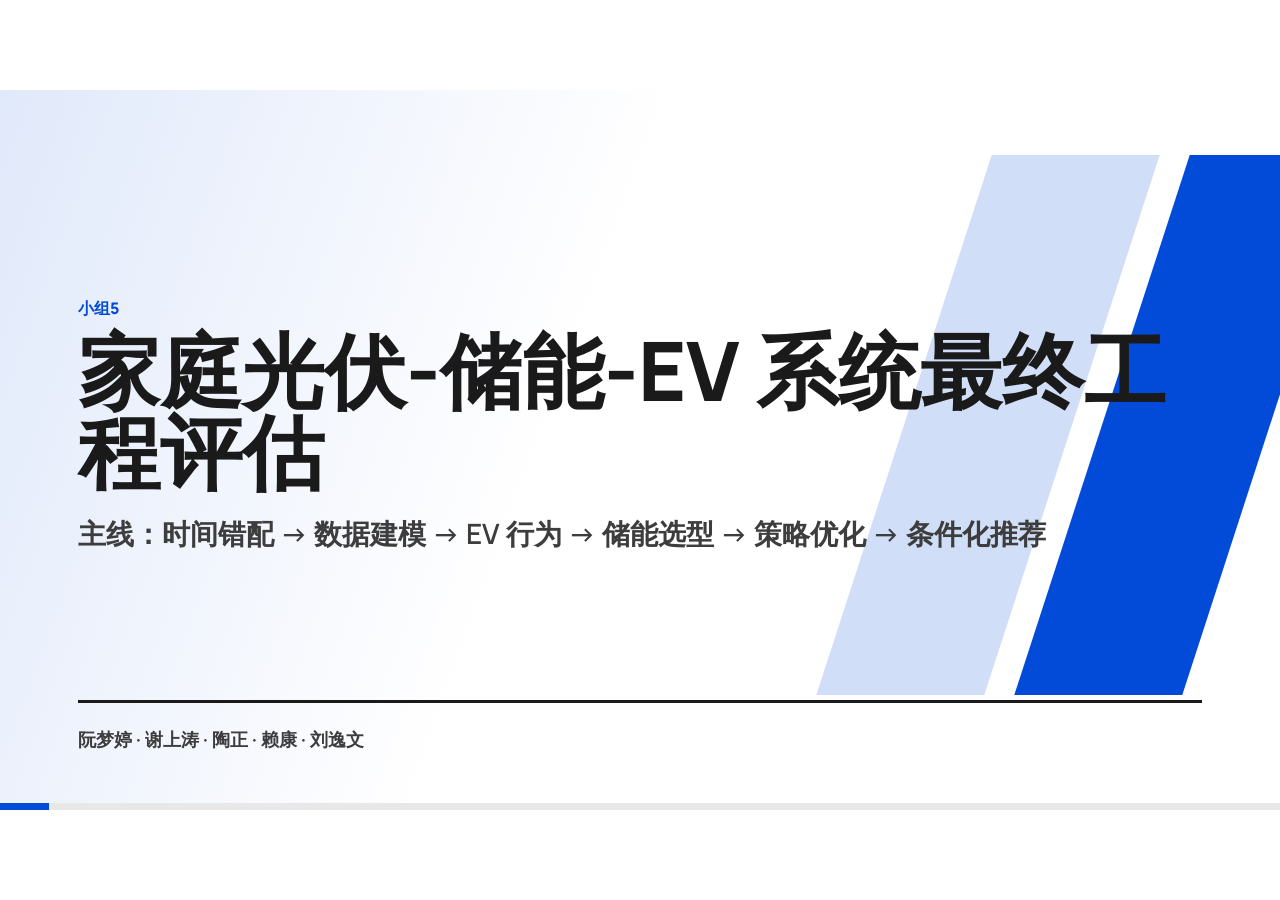
==== Presentation/index.html @ 7b48fdaa "Add final presentation and TaskE Task7 outputs" ====
﻿<!doctype html><html lang="zh-CN"><head><meta charset="utf-8"><meta name="viewport" content="width=device-width, initial-scale=1"><title>家庭光伏储能EV系统最终汇报</title><link rel="stylesheet" href="assets/hp-deck.css"></head><body><main class="deck" id="deck"><section class="slide title-slide" data-section="FINAL REPORT" data-page="01" data-title="家庭光伏-储能-EV 系统最终工程评估"><div class="title-block"><p class="kicker">小组5</p><h1>家庭光伏-储能-EV 系统最终工程评估</h1><p class="subtitle">主线：时间错配 → 数据建模 → EV 行为 → 储能选型 → 策略优化 → 条件化推荐</p></div><div class="title-meta"><span>阮梦婷 · 谢上涛 · 陶正 · 赖康 · 刘逸文</span></div><aside class="notes"><p>各位老师好，我们组汇报的题目是家庭光伏、储能和电动汽车系统的全年仿真与工程评估。今天我会按一条工程主线来讲：先说明时间错配问题，再讲负荷、光伏和 EV 怎么建模，接着讲储能容量和功率怎么选，最后比较运行策略并给出条件化推荐。</p></aside></section>
<section class="slide " data-section="CORE QUESTION" data-page="02" data-title="家庭光储 EV 系统的核心矛盾是时间错配"><div class="header"><div><p class="kicker">CORE QUESTION</p><h2>家庭光储 EV 系统的核心矛盾是时间错配</h2></div><div class="small">系统问题 / 汇报主线</div></div><div class="content final-layout"><div class="system-diagram"><div class="node primary">光伏<br>白天富余</div><div class="node">家庭负荷<br>早晚高峰</div><div class="node">EV<br>时段可调</div><div class="node">储能<br>搬移能量</div><div class="node dark">电网<br>购售边界</div><div class="node">策略<br>决定效果</div></div><div class="evidence"><div class="evidence"><div class="point-card">白天光伏富余，晚上家庭负荷和 EV 充电集中。</div><div class="point-card">储能的作用是在成本和损耗下搬移能量。</div><div class="point-card">最终评价必须同时看电费、峰值、自用率和电池寿命。</div></div><div class="takeaway"><span class="label"></span>本项目不是证明“全年电量够不够”，而是评估“什么时候有电、什么时候需要电”。</div></div></div><aside class="notes"><p>这一页先定调。家庭光伏系统最麻烦的不是全年发电量和用电量简单相加，而是时间错配：白天光伏多，晚上负荷和 EV 充电多。储能和 EV 策略的价值，都是围绕这个时间错配展开的。</p></aside></section>
<section class="slide " data-section="WORK MAP" data-page="03" data-title="全组成果形成一条从数据到推荐的工程链条"><div class="header"><div><p class="kicker">WORK MAP</p><h2>全组成果形成一条从数据到推荐的工程链条</h2></div><div class="small">A/B/C/D/E/Task7 成果总览</div></div><div class="content"><div class="flow"><div class="step"><span class="num">A</span><strong>统一口径</strong><span>参数 / 指标 / 结论</span></div><div class="step"><span class="num">B</span><strong>数据基线</strong><span>负荷 / 光伏 / 净负荷</span></div><div class="step"><span class="num">C</span><strong>EV 行为</strong><span>SOC / 充电策略</span></div><div class="step"><span class="num">D</span><strong>储能选型</strong><span>容量 / 功率 / 成本</span></div><div class="step"><span class="num">E</span><strong>策略优化</strong><span>调度 / 预测 / ML</span></div><div class="step"><span class="num">Task7</span><strong>综合推荐</strong><span>四问 / 条件化</span></div></div><div class="takeaway light"><span class="label"></span>各成员成果不是分散材料，而是逐步支撑最终推荐的证据链。</div></div><aside class="notes"><p>这里说明我们组的工作怎么接起来。A 先统一参数和口径，B 给出负荷和光伏数据，C 加入 EV 行为，D 做储能选型，E 做策略优化和预测尝试，最后任务七把这些结果收束成老师关心的几个核心问题。</p></aside></section>
<section class="slide " data-section="MODEL SETTING" data-page="04" data-title="先统一参数和指标，后面的比较才有可比性"><div class="header"><div><p class="kicker">MODEL SETTING</p><h2>先统一参数和指标，后面的比较才有可比性</h2></div><div class="small">TaskA / 核心参数表</div></div><div class="content"><div class="stat-row"><div class="stat-card"><strong>365天</strong><span>全年仿真</span></div><div class="stat-card"><strong>上海分时</strong><span>电价口径</span></div><div class="stat-card"><strong>14 kWp</strong><span>光伏容量</span></div><div class="stat-card"><strong>40%-90%</strong><span>储能 SOC</span></div></div><div class="grid-2"><div><table><tr><th>类别</th><th>统一口径</th><th>作用</th></tr><tr><td>电价</td><td>上海居民阶梯分时 + 上网电价</td><td>计算购电、售电和净电费</td></tr><tr><td>EV</td><td>SOC、通勤、周末、长途预充</td><td>生成真实充电负荷</td></tr><tr><td>储能</td><td>容量、功率、效率、SOC 约束</td><td>支撑选型和策略比较</td></tr><tr><td>指标</td><td>购电、售电、电费、自用率、峰值、循环</td><td>统一评价结果</td></tr></table></div><div class="takeaway"><span class="label"></span>先统一口径，才能避免不同任务的结果互相“对不上”。</div></div></div><aside class="notes"><p>参数统一是最终汇报能站住的基础。我们统一了时间分辨率、电价、上网电价、EV 参数、储能效率和 SOC 范围。后面所有结果都用同一组指标比较，包括购电量、售电量、净电费、自发自用率、购电峰值和循环次数。</p></aside></section>
<section class="slide " data-section="LOAD MODEL" data-page="05" data-title="基础负荷决定家庭系统的用电底盘"><div class="header"><div><p class="kicker">LOAD MODEL</p><h2>基础负荷决定家庭系统的用电底盘</h2></div><div class="small">TaskB / 基础负荷建模</div></div><div class="content"><div class="final-layout two-charts"><div class="chart hero-chart tight"><img src="../TaskB/Fig1_基础负荷曲线.png" alt="全年基础负荷曲线"><div class="caption">全年基础负荷曲线</div></div><div class="chart hero-chart tight"><img src="../TaskB/月平均负荷图.png" alt="月平均负荷"><div class="caption">月平均负荷</div></div></div><div class="grid-2"><div class="evidence"><div class="evidence"><div class="point-card">早晚生活用电形成日内峰值。</div><div class="point-card">季节变化影响光伏与负荷匹配程度。</div><div class="point-card">这是 EV 叠加和储能放电判断的基线。</div></div></div><div class="takeaway"><span class="label"></span>基础负荷不是常数，而是后续所有策略比较的真实用电底盘。</div></div></div><aside class="notes"><p>这一页讲基础负荷。我们没有把家庭用电做成平直曲线，而是保留了早晚高峰和季节差异。这个基线很重要，因为后面 EV 负荷叠加、储能放电需求，都是在这个基础负荷上发生的。</p></aside></section>
<section class="slide " data-section="PV OUTPUT" data-page="06" data-title="光伏出力集中在白天，天然带来富余与缺口"><div class="header"><div><p class="kicker">PV OUTPUT</p><h2>光伏出力集中在白天，天然带来富余与缺口</h2></div><div class="small">TaskB / 光伏出力建模</div></div><div class="content"><div class="final-layout two-charts"><div class="chart hero-chart tight"><img src="../TaskB/Fig3_冬夏光伏出力对比.png" alt="冬夏典型日光伏出力"><div class="caption">冬夏典型日光伏出力</div></div><div class="chart hero-chart tight"><img src="../TaskB/月度光伏发电量图.png" alt="月度光伏发电量"><div class="caption">月度光伏发电量</div></div></div><div class="grid-2"><div class="evidence"><div class="evidence"><div class="point-card">夜间出力为零，白天形成钟形曲线。</div><div class="point-card">季节和天气扰动决定可消纳空间。</div><div class="point-card">当前属于高光伏出力情景，结论需说明边界。</div></div></div><div class="takeaway"><span class="label"></span>光伏不是稳定电源，储能和 EV 协同的必要性来自它的时段集中性。</div></div></div><aside class="notes"><p>这一页看光伏。最关键的不是某一个点的数值，而是形状：夜间为零，白天集中，季节和天气会变化。正因为光伏集中在白天，才会出现白天富余、晚上不足的问题。</p></aside></section>
<section class="slide " data-section="PV YEAR" data-page="07" data-title="全年光伏矩阵说明模型不是只看典型日"><div class="header"><div><p class="kicker">PV YEAR</p><h2>全年光伏矩阵说明模型不是只看典型日</h2></div><div class="small">TaskB / 全年光伏矩阵</div></div><div class="content final-layout"><div><div class="chart hero-chart tight"><img src="../TaskB/光伏矩阵三维图.png" alt="全年光伏出力矩阵"><div class="caption">全年光伏出力矩阵</div></div></div><div class="evidence"><div class="evidence"><div class="point-card">横向看日内变化：白天高、夜间零。</div><div class="point-card">纵向看全年变化：季节差异明显。</div><div class="point-card">天气扰动让光伏不是理想平滑曲线。</div></div><div class="takeaway"><span class="label"></span>全年矩阵让光伏模型从“典型日曲线”扩展为全年连续仿真输入。</div></div></div><aside class="notes"><p>这一页补上全年光伏矩阵。它的作用是说明我们不是只拿一个典型日做展示，而是有全年连续的光伏输入。横向看是日内变化，纵向看是季节变化，中间还有天气扰动。</p></aside></section>
<section class="slide " data-section="NET LOAD" data-page="08" data-title="净负荷图直接显示什么时候买电、什么时候卖电"><div class="header"><div><p class="kicker">NET LOAD</p><h2>净负荷图直接显示什么时候买电、什么时候卖电</h2></div><div class="small">TaskB / 多能平衡净负荷</div></div><div class="content final-layout"><div><div class="chart hero-chart tight"><img src="../TaskB/Fig4_多能平衡净负荷图.png" alt="多能平衡净负荷"><div class="caption">多能平衡净负荷</div></div></div><div class="evidence"><div class="evidence"><div class="point-card">净负荷为正：家庭需要向电网购电。</div><div class="point-card">净负荷为负：光伏富余，可上网或被消纳。</div><div class="point-card">储能策略就是在这两类时段之间搬移能量。</div></div><div class="takeaway"><span class="label"></span>净负荷是后续 EV 策略和储能策略的共同出发点。</div></div></div><aside class="notes"><p>这一页是从数据进入策略的转折点。净负荷为正时要购电，为负时有光伏富余。后面的 EV 延迟充电、光伏优先消纳和储能调度，本质上都是围绕这张图做文章。</p></aside></section>
<section class="slide " data-section="EV MODEL" data-page="09" data-title="EV 不只是新增电量，而是可调节的行为负荷"><div class="header"><div><p class="kicker">EV MODEL</p><h2>EV 不只是新增电量，而是可调节的行为负荷</h2></div><div class="small">TaskC / EV SOC 建模</div></div><div class="content"><div class="main-grid"><div class="chart hero-chart tight"><img src="../TaskC/fig_EV_S1/EV_S1_SOC_year.png" alt="S1 到家即充 SOC"><div class="caption">S1 到家即充 SOC</div></div><div class="chart hero-chart tight"><img src="../TaskC/fig_EV_S2/EV_S2_SOC_year.png" alt="S2 谷时延迟 SOC"><div class="caption">S2 谷时延迟 SOC</div></div><div class="chart hero-chart tight"><img src="../TaskC/fig_EV_S3/EV_S3_SOC_year.png" alt="S3 光伏优先 SOC"><div class="caption">S3 光伏优先 SOC</div></div></div><div class="grid-2"><div class="evidence"><div class="evidence"><div class="point-card">SOC 约束保证出行需求可满足。</div><div class="point-card">通勤、周末、长途预充让负荷更接近真实行为。</div><div class="point-card">可调节的是充电时间，不是用户出行需求。</div></div></div><div class="takeaway"><span class="label"></span>把 EV 建成行为负荷后，才有讨论削峰和光伏协同的空间。</div></div></div><aside class="notes"><p>EV 这里不是简单每天加一块电量。我们把它建模成有 SOC、有通勤、有周末出行和长途预充逻辑的可变负荷。这样 EV 不再只是增加用电量，而是可以通过充电时间影响峰值和电费。</p></aside></section>
<section class="slide " data-section="EV POWER" data-page="10" data-title="三种 EV 策略首先改变的是充电功率出现的时间"><div class="header"><div><p class="kicker">EV POWER</p><h2>三种 EV 策略首先改变的是充电功率出现的时间</h2></div><div class="small">TaskC / EV 充电功率</div></div><div class="content"><div class="main-grid"><div class="chart hero-chart tight"><img src="../TaskC/fig_EV_S1/EV_S1_charge_power_year.png" alt="S1 充电功率"><div class="caption">S1 充电功率</div></div><div class="chart hero-chart tight"><img src="../TaskC/fig_EV_S2/EV_S2_charge_power_year.png" alt="S2 充电功率"><div class="caption">S2 充电功率</div></div><div class="chart hero-chart tight"><img src="../TaskC/fig_EV_S3/EV_S3_charge_power_year.png" alt="S3 充电功率"><div class="caption">S3 充电功率</div></div></div><div class="grid-2"><div class="evidence"><div class="evidence"><div class="point-card">S1 更容易在到家后集中充电。</div><div class="point-card">S2 把充电向谷时移动。</div><div class="point-card">S3 尝试把充电与光伏富余时段对齐。</div></div></div><div class="takeaway"><span class="label"></span>EV 策略的核心不是减少出行用电，而是重新安排充电时段。</div></div></div><aside class="notes"><p>这一页看三种策略的充电功率。它们的年电量差别不大，但充电发生的时间很不一样。S1 容易压到晚间，S2 往谷时移动，S3 尝试利用白天光伏富余。</p></aside></section>
<section class="slide " data-section="EV RESULT" data-page="11" data-title="EV 是否抬高峰值，关键取决于充电时段"><div class="header"><div><p class="kicker">EV RESULT</p><h2>EV 是否抬高峰值，关键取决于充电时段</h2></div><div class="small">TaskC / EV 三策略结果</div></div><div class="content final-layout"><div><div class="chart hero-chart tight"><img src="../TaskC/fig_EV_compare/EV_strategy_peak_compare.png" alt="EV 策略峰值对比"><div class="caption">EV 策略峰值对比</div></div></div><div class="evidence"><table><tr><th>策略</th><th>总峰值</th><th>晚高峰</th><th>评价</th></tr><tr><td>S1 到家即充</td><td>10.50 kW</td><td>10.50 kW</td><td>最容易叠加晚高峰</td></tr><tr><td>S2 谷时延迟</td><td>8.81 kW</td><td>3.50 kW</td><td>削弱晚高峰最明显</td></tr><tr><td>S3 光伏优先</td><td>8.81 kW</td><td>7.88 kW</td><td>更强调光伏协同</td></tr></table><div class="takeaway"><span class="label"></span>EV 本身不是问题，充电时段才是影响峰值的关键。</div></div></div><aside class="notes"><p>这里给出 EV 策略的核心结果。到家即充会压到晚高峰，谷时延迟能明显降低晚高峰，光伏优先更强调白天消纳。所以 EV 是否抬高峰值，关键不是有没有 EV，而是什么时候充电。</p></aside></section>
<section class="slide " data-section="EV DETAIL" data-page="12" data-title="EV 策略还会改变典型日负荷形状和月度能量分布"><div class="header"><div><p class="kicker">EV DETAIL</p><h2>EV 策略还会改变典型日负荷形状和月度能量分布</h2></div><div class="small">TaskC / EV 对比补充</div></div><div class="content"><div class="final-layout two-charts"><div class="chart hero-chart tight"><img src="../TaskC/fig_EV_compare/EV_strategy_typical_day_total_compare.png" alt="典型日总负荷对比"><div class="caption">典型日总负荷对比</div></div><div class="chart hero-chart tight"><img src="../TaskC/fig_EV_compare/EV_strategy_monthly_energy_compare.png" alt="月度充电量对比"><div class="caption">月度充电量对比</div></div></div><div class="grid-2"><div class="evidence"><div class="evidence"><div class="point-card">典型日图说明晚高峰是否被放大。</div><div class="point-card">月度图说明策略差异贯穿全年。</div><div class="point-card">这为后续储能削峰和协同调度提供依据。</div></div></div><div class="takeaway"><span class="label"></span>EV 策略不仅影响一个峰值数字，也改变全年负荷形状。</div></div></div><aside class="notes"><p>这一页把 EV 结果再展开一点。典型日负荷图能看出晚高峰是否被放大，月度充电量说明策略差异不是只发生在某一天，而是贯穿全年。这为后面储能削峰和协同调度提供依据。</p></aside></section>
<section class="slide " data-section="STORAGE METHOD" data-page="13" data-title="储能选型必须同时看容量、功率、成本和寿命"><div class="header"><div><p class="kicker">STORAGE METHOD</p><h2>储能选型必须同时看容量、功率、成本和寿命</h2></div><div class="small">TaskD / 储能扫描方法</div></div><div class="content final-layout"><div><div class="matrix"><div class="matrix-row header"><div>维度</div><div>设置</div><div>工程意义</div></div><div class="matrix-row "><div>容量</div><div>5-40 kWh</div><div>决定能搬移多少电量</div></div><div class="matrix-row "><div>功率</div><div>2-10 kW</div><div>决定充放电速度</div></div><div class="matrix-row "><div>SOC</div><div>40%-90%</div><div>体现保守寿命边界</div></div><div class="matrix-row "><div>成本</div><div>电池 + PCS</div><div>判断是否值得投资</div></div><div class="matrix-row "><div>循环</div><div>等效循环次数</div><div>评价寿命压力</div></div></div></div><div class="evidence"><div class="takeaway"><span class="label"></span>储能选型不是找一个电费最低点，而是多约束下的工程权衡。</div><div class="evidence"><div class="point-card">比较对象固定，才看得出策略差异。</div><div class="point-card">所有策略使用同一套电价与储能约束。</div><div class="point-card">最终评价同时看经济性和运行风险。</div></div></div></div><aside class="notes"><p>进入储能部分。任务五不是只找一个年电费最低值，而是同时看容量、功率、SOC 约束、效率、投资成本和循环次数。这样最后给出的推荐才像工程选型，而不是单纯数学最优。</p></aside></section>
<section class="slide " data-section="CAPACITY" data-page="14" data-title="储能容量增加不等于经济性更好"><div class="header"><div><p class="kicker">CAPACITY</p><h2>储能容量增加不等于经济性更好</h2></div><div class="small">TaskD / 容量扫描 S2</div></div><div class="content"><div class="final-layout two-charts"><div class="chart hero-chart tight"><img src="../TaskD/fig_cost_curves_S2.png" alt="年净电费 / 成本曲线"><div class="caption">年净电费 / 成本曲线</div></div><div class="chart hero-chart tight"><img src="../TaskD/fig_selfuse_bar_S2.png" alt="自发自用率"><div class="caption">自发自用率</div></div></div><div class="grid-2"><div class="evidence"><div class="evidence"><div class="point-card">容量变大，自发自用率通常会上升。</div><div class="point-card">但电池投资成本同步增加。</div><div class="point-card">上网电价不低、充放电有损耗，削弱储能收益。</div></div></div><div class="takeaway"><span class="label"></span>自发自用率提高，不代表投资回收一定变好。</div></div></div><aside class="notes"><p>这页是储能容量的核心结论。容量增加后，确实可以吸收更多光伏，自发自用率会上升。但电池成本也增加，而且上网电价并不低，充放电还有损耗，所以容量越大不一定越经济。</p></aside></section>
<section class="slide " data-section="POWER" data-page="15" data-title="储能功率过小受限，过大也可能制造新峰值"><div class="header"><div><p class="kicker">POWER</p><h2>储能功率过小受限，过大也可能制造新峰值</h2></div><div class="small">TaskD / 功率扫描 S2</div></div><div class="content"><div class="final-layout two-charts"><div class="chart hero-chart tight"><img src="../TaskD/fig_peak_curves_S2.png" alt="购电峰值曲线"><div class="caption">购电峰值曲线</div></div><div class="chart hero-chart tight"><img src="../TaskD/fig_cycle_curves_S2.png" alt="等效循环次数"><div class="caption">等效循环次数</div></div></div><div class="grid-2"><div class="evidence"><div class="evidence"><div class="point-card">功率偏小：来不及削峰或吸收光伏。</div><div class="point-card">功率偏大：设备成本提高。</div><div class="point-card">策略不当时，谷时补电可能抬高购电峰值。</div></div></div><div class="takeaway"><span class="label"></span>功率选型同样存在边界，不能简单追求更大。</div></div></div><aside class="notes"><p>功率同样不是越大越好。功率小，储能来不及吸收或释放；功率太大，设备成本上升，如果策略不控制谷时补电，还可能制造新的购电峰值。</p></aside></section>
<section class="slide " data-section="SCENARIO CHECK" data-page="16" data-title="三个 EV 场景下都要检查储能经济性是否稳定"><div class="header"><div><p class="kicker">SCENARIO CHECK</p><h2>三个 EV 场景下都要检查储能经济性是否稳定</h2></div><div class="small">TaskD / S1-S3 成本扫描</div></div><div class="content"><div class="main-grid"><div class="chart hero-chart tight"><img src="../TaskD/fig_cost_curves_S1.png" alt="S1 成本曲线"><div class="caption">S1 成本曲线</div></div><div class="chart hero-chart tight"><img src="../TaskD/fig_cost_curves_S2.png" alt="S2 成本曲线"><div class="caption">S2 成本曲线</div></div><div class="chart hero-chart tight"><img src="../TaskD/fig_cost_curves_S3.png" alt="S3 成本曲线"><div class="caption">S3 成本曲线</div></div></div><div class="grid-2"><div class="evidence"><div class="evidence"><div class="point-card">S1、S2、S3 均进行了容量/功率扫描。</div><div class="point-card">避免只依赖单一 EV 充电场景。</div><div class="point-card">不同场景下仍需谨慎看待储能投资回收。</div></div></div><div class="takeaway"><span class="label"></span>储能推荐要经得起不同 EV 行为场景的检查。</div></div></div><aside class="notes"><p>这一页说明储能选型不是只针对一个 EV 场景做出来的。我们在 S1、S2、S3 三种 EV 充电行为下都做了成本曲线，目的是检查结论是否过度依赖某一个场景。</p></aside></section>
<section class="slide " data-section="MULTI METRIC" data-page="17" data-title="储能不能只看电费，还要看自用率、峰值和循环"><div class="header"><div><p class="kicker">MULTI METRIC</p><h2>储能不能只看电费，还要看自用率、峰值和循环</h2></div><div class="small">TaskD / 多指标评价</div></div><div class="content"><div class="main-grid"><div class="chart hero-chart tight"><img src="../TaskD/fig_selfuse_bar_S3.png" alt="自发自用率"><div class="caption">自发自用率</div></div><div class="chart hero-chart tight"><img src="../TaskD/fig_peak_curves_S3.png" alt="购电峰值"><div class="caption">购电峰值</div></div><div class="chart hero-chart tight"><img src="../TaskD/fig_cycle_curves_S3.png" alt="循环次数"><div class="caption">循环次数</div></div></div><div class="grid-2"><div class="evidence"><div class="evidence"><div class="point-card">自发自用率体现光伏消纳。</div><div class="point-card">购电峰值体现削峰效果。</div><div class="point-card">循环次数体现电池寿命压力。</div></div></div><div class="takeaway"><span class="label"></span>储能方案是多目标取舍，不是单指标排序。</div></div></div><aside class="notes"><p>这一页补充储能的多指标评价。电费只是一部分，自发自用率、购电峰值和循环次数同样重要。不同指标之间可能存在取舍，所以最终推荐必须按目标条件化表达。</p></aside></section>
<section class="slide " data-section="CANDIDATE" data-page="18" data-title="5 kWh / 2 kW 是当前口径下的低风险代表配置"><div class="header"><div><p class="kicker">CANDIDATE</p><h2>5 kWh / 2 kW 是当前口径下的低风险代表配置</h2></div><div class="small">TaskD / 候选方案</div></div><div class="content"><div class="stat-row"><div class="stat-card"><strong>5 kWh</strong><span>代表容量</span></div><div class="stat-card"><strong>2 kW</strong><span>代表功率</span></div><div class="stat-card"><strong>9100 元</strong><span>投资估算</span></div><div class="stat-card"><strong>≈222 次/年</strong><span>基准循环</span></div></div><div class="grid-2"><div><table><tr><th>目标</th><th>推荐表达</th><th>原因</th></tr><tr><td>最低投资</td><td>不加储能或小容量</td><td>投资风险最低</td></tr><tr><td>均衡方案</td><td>5 kWh / 2 kW</td><td>便于后续策略比较</td></tr><tr><td>鲁棒表达</td><td>保留敏感性分析</td><td>避免依赖单一情景</td></tr></table></div><div class="takeaway"><span class="label"></span>这里的推荐是当前条件下的代表配置，不是所有情景的绝对最优。</div></div></div><aside class="notes"><p>5 kWh / 2 kW 的意义要讲清楚。它不是所有条件下的绝对最优，而是在当前电价、成本和光伏情景下投资风险较低，适合作为任务六策略比较的固定配置。</p></aside></section>
<section class="slide " data-section="DISPATCH LOGIC" data-page="19" data-title="固定储能后，任务六比较的是怎么运行"><div class="header"><div><p class="kicker">DISPATCH LOGIC</p><h2>固定储能后，任务六比较的是怎么运行</h2></div><div class="small">TaskE / 策略优化逻辑</div></div><div class="content final-layout"><div><div class="matrix"><div class="matrix-row header"><div>策略</div><div>运行规则</div><div>主要风险</div></div><div class="matrix-row "><div>PV_FIRST</div><div>优先存白天富余光伏</div><div>电费未必最低</div></div><div class="matrix-row "><div>TOU_PRICE</div><div>谷时补电、峰时放电</div><div>循环和峰值可能上升</div></div><div class="matrix-row "><div>DAYAHEAD</div><div>根据次日缺口决定补电</div><div>收益依赖预测质量</div></div><div class="matrix-row "><div>ML_FORECAST</div><div>用历史特征预测缺口</div><div>当前收益有限</div></div></div></div><div class="evidence"><div class="takeaway"><span class="label"></span>任务六不是重新选容量，而是比较同一储能配置的运行策略。</div><div class="evidence"><div class="point-card">比较对象固定，才看得出策略差异。</div><div class="point-card">所有策略使用同一套电价与储能约束。</div><div class="point-card">最终评价同时看经济性和运行风险。</div></div></div></div><aside class="notes"><p>任务六固定 5 kWh / 2 kW 后，比较储能怎么运行。我们看光伏优先、峰谷电价、日前预测和机器学习预测。重点不是再选一次容量，而是比较同一设备在不同策略下的电费、峰值和循环次数。</p></aside></section>
<section class="slide " data-section="DISPATCH RESULT 1" data-page="20" data-title="峰谷策略电费略低，但不是无代价的收益"><div class="header"><div><p class="kicker">DISPATCH RESULT 1</p><h2>峰谷策略电费略低，但不是无代价的收益</h2></div><div class="small">TaskE / 电费与自用率</div></div><div class="content"><div class="final-layout two-charts"><div class="chart hero-chart tight"><img src="../TaskE/fig_strategy_cost_compare.png" alt="策略年净电费"><div class="caption">策略年净电费</div></div><div class="chart hero-chart tight"><img src="../TaskE/fig_strategy_selfuse_compare.png" alt="策略自发自用率"><div class="caption">策略自发自用率</div></div></div><div class="grid-2"><div class="evidence"><div class="evidence"><div class="point-card">TOU_PRICE 年净电费略低。</div><div class="point-card">但自发自用率不一定最高。</div><div class="point-card">电费结果需要和峰值、循环一起解释。</div></div></div><div class="takeaway"><span class="label"></span>最低电费不是唯一目标，不能单独决定策略优劣。</div></div></div><aside class="notes"><p>这一页先看电费和自发自用率。峰谷策略的年净电费略低，但这不代表它整体最优，因为我们还要看购电峰值和循环次数。也就是说，电费结果必须和运行风险一起解释。</p></aside></section>
<section class="slide " data-section="DISPATCH RESULT 2" data-page="21" data-title="策略优化的真正取舍体现在峰值和电池循环"><div class="header"><div><p class="kicker">DISPATCH RESULT 2</p><h2>策略优化的真正取舍体现在峰值和电池循环</h2></div><div class="small">TaskE / 峰值与循环</div></div><div class="content"><div class="final-layout two-charts"><div class="chart hero-chart tight"><img src="../TaskE/fig_strategy_peak_compare.png" alt="策略购电峰值"><div class="caption">策略购电峰值</div></div><div class="chart hero-chart tight"><img src="../TaskE/fig_strategy_cycle_compare.png" alt="策略循环次数"><div class="caption">策略循环次数</div></div></div><div class="grid-2"><div class="evidence"><div class="evidence"><div class="point-card">峰谷策略可能抬高部分购电峰值。</div><div class="point-card">循环次数增加会带来寿命压力。</div><div class="point-card">光伏优先和预测策略运行更稳。</div></div></div><div class="takeaway"><span class="label"></span>策略优化不是单纯追求最低电费，而是在电费、峰值和寿命之间做选择。</div></div></div><aside class="notes"><p>这一页解释策略取舍。峰谷策略可能让电费略低，但它会增加循环次数，也可能抬高部分购电峰值。光伏优先和预测策略不一定最省钱，但运行更稳，循环压力更低。</p></aside></section>
<section class="slide " data-section="TYPICAL DAY" data-page="22" data-title="典型日运行展示了储能策略如何影响 SOC 和功率"><div class="header"><div><p class="kicker">TYPICAL DAY</p><h2>典型日运行展示了储能策略如何影响 SOC 和功率</h2></div><div class="small">TaskE / 典型日运行</div></div><div class="content final-layout"><div><div class="chart hero-chart tight"><img src="../TaskE/fig_strategy_typical_day.png" alt="典型日 SOC 与储能功率"><div class="caption">典型日 SOC 与储能功率</div></div></div><div class="evidence"><div class="evidence"><div class="point-card">SOC 变化反映电池是否保留光伏空间。</div><div class="point-card">储能功率反映充放电时段选择。</div><div class="point-card">典型日用于解释全年指标背后的运行逻辑。</div></div><div class="takeaway"><span class="label"></span>典型日图把策略差异从数字指标还原到实际运行过程。</div></div></div><aside class="notes"><p>这一页用典型日解释策略怎么运行。SOC 曲线能看出电池是否留出空间吸收光伏，功率曲线能看出什么时候充放电。它帮助我们把前面的全年指标还原到一天里的运行逻辑。</p></aside></section>
<section class="slide " data-section="ML FORECAST" data-page="23" data-title="ML 预测是可扩展框架，不包装成显著收益"><div class="header"><div><p class="kicker">ML FORECAST</p><h2>ML 预测是可扩展框架，不包装成显著收益</h2></div><div class="small">TaskE / ML 预测尝试</div></div><div class="content final-layout"><div><div class="chart hero-chart tight"><img src="../TaskE/fig_ml_forecast_compare.png" alt="ML 预测缺口与真实缺口"><div class="caption">ML 预测缺口与真实缺口</div></div></div><div class="evidence"><div class="evidence"><div class="point-card">输入：月份、周末、历史光伏和负荷。</div><div class="point-card">输出：次日净负荷缺口。</div><div class="point-card">当前固定分时电价下，收益有限但框架可扩展。</div></div><div class="takeaway"><span class="label"></span>ML 的价值在于提供前瞻调度入口，而不是强行证明一定更省钱。</div></div></div><aside class="notes"><p>机器学习部分作为创新尝试来讲，不要夸大。模型根据历史光伏、负荷和日期特征预测次日净负荷缺口，再决定夜间是否补电。在当前固定居民分时电价下收益有限，但为接入天气、电价和出行预测留下了框架。</p></aside></section>
<section class="slide " data-section="TASK 7" data-page="24" data-title="项目要求的四个核心问题可以集中回答"><div class="header"><div><p class="kicker">TASK 7</p><h2>项目要求的四个核心问题可以集中回答</h2></div><div class="small">Task7 / 综合结论</div></div><div class="content"><div class="grid-2"><div class="tile gray"><h3>EV 加入有什么影响？</h3><p class="subtitle" style="font-size:24px;margin-top:14px">影响峰值的关键是充电时段，S2 谷时延迟晚高峰最低。</p></div><div class="tile gray"><h3>容量越大越好吗？</h3><p class="subtitle" style="font-size:24px;margin-top:14px">不一定，投资成本、上网电价和损耗会抵消收益。</p></div><div class="tile gray"><h3>功率越大越好吗？</h3><p class="subtitle" style="font-size:24px;margin-top:14px">不一定，过小受限，过大可能增加投资和瞬时购电峰值。</p></div><div class="tile gray"><h3>经济性受谁影响最大？</h3><p class="subtitle" style="font-size:24px;margin-top:14px">光伏出力、上网电价、电池成本、峰谷价差和 EV 策略共同决定。</p></div></div><div class="takeaway"><span class="label"></span>最终结论要回答问题，而不是只展示仿真曲线。</div></div><aside class="notes"><p>这一页面向任务七。老师最可能问四件事：EV 对峰值的影响、储能容量是否越大越好、功率是否越大越好、哪个因素最影响经济性。我们用前面的结果把这四个问题集中回答。</p></aside></section>
<section class="slide " data-section="RECOMMENDATION" data-page="25" data-title="面向不同目标，系统方案应采用条件化推荐"><div class="header"><div><p class="kicker">RECOMMENDATION</p><h2>面向不同目标，系统方案应采用条件化推荐</h2></div><div class="small">A / Task7 / 最终结论</div></div><div class="content"><div class="recommend-grid"><div class="recommend-card"><div class="goal">投资优先</div><strong>小容量或暂不配置储能</strong><span>在当前成本口径下，可降低初始投资与回收不确定性。</span></div><div class="recommend-card"><div class="goal">电费优先</div><strong>EV 谷时延迟 + 分时调度</strong><span>利用峰谷价差降低购电成本，但需关注循环次数增加。</span></div><div class="recommend-card"><div class="goal">寿命优先</div><strong>光伏优先消纳策略</strong><span>减少不必要谷时补电，使储能运行更平稳。</span></div><div class="recommend-card"><div class="goal">协同优先</div><strong>EV 光伏富余优先</strong><span>提高白天光伏消纳能力，缓解光伏与负荷的时间错配。</span></div><div class="recommend-card"><div class="goal">扩展优先</div><strong>预测辅助调度</strong><span>为后续接入天气预测、电价预测和出行预测提供接口。</span></div></div><div class="takeaway">最终推荐不是单一容量或单一策略，而是根据投资、电费、寿命和协同目标进行选择。</div></div><aside class="notes"><p>最后给出推荐时，我们不把结论写成某个容量绝对最优，而是按照不同目标分类。投资优先时，小容量或暂不配置储能更稳；电费优先时，可以考虑谷时延迟和分时调度；寿命优先时，光伏优先策略更平稳；如果强调创新和扩展，则可以引入预测辅助调度。</p></aside></section>
<section class="slide " data-section="MODEL BOUNDARY" data-page="26" data-title="模型边界说明使最终结论更稳健"><div class="header"><div><p class="kicker">MODEL BOUNDARY</p><h2>模型边界说明使最终结论更稳健</h2></div><div class="small">A / Task7 / 结论边界</div></div><div class="content boundary-layout"><div class="boundary-callout"><strong>结论建立在统一参数口径下</strong><span>本项目完成了全年数据、EV 行为、储能选型和策略优化的闭环评估；后续可通过真实天气、电价和用户行为数据进一步校准。</span></div><div class="boundary-list"><div class="boundary-item"><strong>光伏出力情景</strong><p>当前光伏结果属于偏高出力情景，最终报告中需保留修正情景对比。</p></div><div class="boundary-item"><strong>经济性口径</strong><p>净电费受上网电价、峰谷价差和储能成本共同影响，不能脱离参数解释。</p></div><div class="boundary-item"><strong>储能方案</strong><p>5 kWh / 2 kW 可作为当前口径下的代表配置，而非所有条件下的唯一最优。</p></div><div class="boundary-item"><strong>后续扩展</strong><p>预测调度可进一步结合天气预报、电价变化和 EV 出行计划，提高策略适应性。</p></div></div></div><aside class="notes"><p>最后补充模型边界。我们的结果是在统一参数口径下得到的，已经覆盖全年负荷、光伏、EV、储能和策略优化。但光伏出力、电价、储能成本和用户出行都会影响结论，所以最终推荐需要保留条件。这个边界说明不是削弱结论，而是让结论更符合工程实际。</p></aside></section><div class="progress"><span id="progressBar"></span></div></main><script>
const slides=[...document.querySelectorAll('.slide')];let index=0;const progressBar=document.getElementById('progressBar');let presenter=null;function go(i){index=Math.max(0,Math.min(slides.length-1,i));window.index=index;slides.forEach((s,k)=>s.classList.toggle('is-active',k===index));progressBar.style.width=((index+1)/slides.length*100)+'%';location.hash='/' +(index+1);updatePresenter()}function noteText(i){return slides[i]?.querySelector('.notes')?.innerText?.trim()||''}function titleText(i){return slides[i]?.dataset.title||''}function updatePresenter(){if(!presenter||presenter.closed)return;presenter.document.getElementById('cur').textContent=(index+1)+' / '+slides.length;presenter.document.getElementById('ptitle').textContent=titleText(index);presenter.document.getElementById('pnext').textContent=titleText(Math.min(index+1,slides.length-1));presenter.document.getElementById('pnotes').textContent=noteText(index)}function openPresenter(){presenter=window.open('','presenter','width=1180,height=760');presenter.document.write('<!doctype html><html><head><title>演讲者视图</title><style>body{margin:0;font-family:Manrope,Microsoft YaHei,Arial,sans-serif;background:#f7f7f7;color:#1a1a1a}.wrap{display:grid;grid-template-columns:1fr 1fr;gap:18px;padding:18px}.card{background:#fff;border:1px solid #e8e8e8;border-radius:16px;padding:22px}.notes{grid-column:1/3;font-size:28px;line-height:1.55;font-weight:700}.label{color:#024ad8;font-size:13px;font-weight:900;text-transform:uppercase;margin-bottom:10px}h1{font-size:30px;margin:0}.next{font-size:24px;color:#555}.timer{font-size:42px;font-weight:900}.btn{font-size:18px;padding:10px 14px;margin-right:8px}</style></head><body><div class=wrap><div class=card><div class=label>Current <span id=cur></span></div><h1 id=ptitle></h1></div><div class=card><div class=label>Next</div><div class=next id=pnext></div></div><div class=card><div class=label>Timer</div><div class=timer id=timer>00:00</div><button class=btn onclick="opener.go(opener.index-1)">上一页</button><button class=btn onclick="opener.go(opener.index+1)">下一页</button></div><div class=card><div class=label>Hint</div><div class=next>先讲观点，再指图表证据，最后过渡。</div></div><div class="card notes"><div class=label>Speaker script</div><div id=pnotes></div></div></div><script>let t=0;setInterval(()=>{t++;timer.textContent=String(Math.floor(t/60)).padStart(2,"0")+":"+String(t%60).padStart(2,"0")},1000);document.addEventListener("keydown",e=>{if(e.key==="ArrowRight")opener.go(opener.index+1);if(e.key==="ArrowLeft")opener.go(opener.index-1)})<\/script></body></html>');presenter.document.close();updatePresenter()}document.addEventListener('keydown',e=>{if(['ArrowRight',' ','PageDown'].includes(e.key))go(index+1);if(['ArrowLeft','PageUp'].includes(e.key))go(index-1);if(e.key==='Home')go(0);if(e.key==='End')go(slides.length-1);if(e.key.toLowerCase()==='f')document.documentElement.requestFullscreen?.();if(e.key.toLowerCase()==='s')openPresenter()});window.go=go;window.index=index;const m=location.hash.match(/\/(\d+)/);go(m?Number(m[1])-1:0);</script></body></html>
---- Presentation/assets/hp-deck.css ----
@import url("https://fonts.googleapis.com/css2?family=Manrope:wght@400;500;600;700;800&display=swap");

:root {
  --blue: #024ad8;
  --blue-bright: #296ef9;
  --blue-deep: #0e3191;
  --blue-soft: #c9e0fc;
  --ink: #1a1a1a;
  --ink-deep: #000000;
  --muted: #3d3d3d;
  --subtle: #636363;
  --canvas: #ffffff;
  --surface: #f7f7f7;
  --surface-2: #e8e8e8;
  --surface-3: #c2c2c2;
  --coral: #ff5050;
  --storm: #356373;
  --slide-w: 1600px;
  --slide-h: 900px;
}

* {
  box-sizing: border-box;
}

html,
body {
  width: 100%;
  height: 100%;
  margin: 0;
  background: var(--canvas);
  color: var(--ink);
  font-family: "Manrope", "Microsoft YaHei", "PingFang SC", Arial, sans-serif;
  letter-spacing: 0;
  overflow: hidden;
}

body {
  display: grid;
  place-items: center;
}

.deck {
  width: min(100vw, calc(100vh * 16 / 9));
  height: min(100vh, calc(100vw * 9 / 16));
  background: var(--canvas);
  position: relative;
  overflow: hidden;
}

.slide {
  position: absolute;
  inset: 0;
  display: none;
  padding: 54px 70px 48px;
  background:
    linear-gradient(90deg, rgba(2, 74, 216, 0.04), rgba(255, 255, 255, 0) 34%),
    var(--canvas);
}

.slide.is-active {
  display: grid;
  grid-template-rows: auto 1fr auto;
  gap: 22px;
}

.slide::before {
  content: attr(data-section);
  position: absolute;
  left: 70px;
  top: 20px;
  color: var(--blue);
  font-size: 14px;
  font-weight: 800;
  text-transform: uppercase;
  display: none;
}

.slide::after {
  content: attr(data-page);
  position: absolute;
  right: 70px;
  bottom: 20px;
  color: var(--subtle);
  font-size: 14px;
  font-weight: 700;
}

.slide > .header,
.slide > .content,
.slide > .footer-note,
.title-block,
.title-meta {
  position: relative;
  z-index: 2;
}

.header {
  display: grid;
  grid-template-columns: 1fr auto;
  gap: 28px;
  align-items: end;
  padding-bottom: 14px;
}

.header::after {
  content: "";
  position: absolute;
  left: 0;
  bottom: 0;
  width: 148px;
  height: 7px;
  background: var(--blue);
  clip-path: polygon(0 0, 96% 0, 84% 100%, 0 100%);
}

.kicker {
  color: var(--blue);
  font-size: 16px;
  font-weight: 800;
  margin: 0 0 10px;
  text-transform: uppercase;
}

h1,
h2,
h3,
p {
  margin: 0;
}

h1 {
  font-size: 82px;
  line-height: 0.98;
  font-weight: 800;
  letter-spacing: 0;
  max-width: 1320px;
}

h2 {
  font-size: 54px;
  line-height: 1.02;
  font-weight: 800;
  letter-spacing: 0;
}

h3 {
  font-size: 28px;
  line-height: 1.18;
  font-weight: 800;
}

.subtitle {
  margin-top: 24px;
  color: var(--muted);
  font-size: 28px;
  line-height: 1.34;
  font-weight: 600;
  max-width: 1120px;
}

.content {
  min-height: 0;
  display: grid;
  gap: 22px;
}

.grid-2 {
  display: grid;
  grid-template-columns: 1fr 1fr;
  gap: 22px;
  min-height: 0;
  align-items: start;
}

.grid-3 {
  display: grid;
  grid-template-columns: repeat(3, 1fr);
  gap: 20px;
  min-height: 0;
}

.grid-4 {
  display: grid;
  grid-template-columns: repeat(4, 1fr);
  gap: 18px;
}

.split-40-60 {
  display: grid;
  grid-template-columns: 0.4fr 0.6fr;
  gap: 26px;
  min-height: 0;
}

.split-35-65 {
  display: grid;
  grid-template-columns: 0.34fr 0.66fr;
  gap: 26px;
  min-height: 0;
}

.band,
.tile,
.chart {
  border-radius: 16px;
}

.band {
  background: var(--surface);
  border: 1px solid var(--surface-2);
  padding: 26px;
}

.tile {
  border: 1px solid var(--surface-2);
  background: var(--canvas);
  padding: 24px;
  min-height: 0;
  box-shadow: 0 2px 8px rgba(26, 26, 26, 0.08);
}

.tile.gray {
  background: var(--surface);
}

.metric {
  border-left: 0;
  padding: 20px 22px;
  background: var(--surface);
  border-radius: 16px;
  position: relative;
  overflow: hidden;
}

.metric::before {
  content: "";
  position: absolute;
  left: 0;
  top: 0;
  width: 42px;
  height: 100%;
  background: var(--blue);
  clip-path: polygon(0 0, 100% 0, 36% 100%, 0 100%);
}

.metric .value {
  position: relative;
  font-size: 46px;
  font-weight: 800;
  color: var(--ink);
  line-height: 1;
  margin-left: 22px;
}

.metric .label {
  position: relative;
  margin-top: 10px;
  margin-left: 22px;
  font-size: 17px;
  font-weight: 700;
  color: var(--muted);
}

.flow {
  display: grid;
  grid-template-columns: repeat(6, 1fr);
  gap: 12px;
  align-items: stretch;
}

.flow .step {
  border: 1px solid var(--surface-2);
  border-radius: 16px;
  padding: 20px 16px;
  min-height: 142px;
  display: grid;
  align-content: space-between;
  background: var(--canvas);
  box-shadow: 0 2px 8px rgba(26, 26, 26, 0.08);
}

.step .num {
  color: var(--blue);
  font-size: 17px;
  font-weight: 800;
}

.step strong {
  font-weight: 800;
  font-size: 23px;
}

.step span {
  color: var(--muted);
  font-size: 15px;
  font-weight: 600;
  line-height: 1.28;
}

table {
  width: 100%;
  border-collapse: separate;
  border-spacing: 0;
  overflow: hidden;
  border-radius: 16px;
  font-size: 17px;
  font-weight: 600;
}

th,
td {
  border-right: 1px solid var(--surface-2);
  border-bottom: 1px solid var(--surface-2);
  padding: 13px 15px;
  text-align: left;
  vertical-align: middle;
}

th:first-child,
td:first-child {
  border-left: 1px solid var(--surface-2);
}

tr:first-child th {
  border-top: 1px solid var(--surface-2);
}

th {
  background: var(--ink);
  color: #ffffff;
  font-weight: 800;
}

td.num,
th.num {
  text-align: right;
  font-variant-numeric: tabular-nums;
}

.chart {
  border: 1px solid var(--surface-2);
  background: var(--canvas);
  padding: 12px;
  display: grid;
  grid-template-rows: 1fr auto;
  gap: 8px;
  min-height: 0;
  box-shadow: 0 2px 8px rgba(26, 26, 26, 0.08);
  overflow: hidden;
}

.chart img {
  width: 100%;
  height: 100%;
  min-height: 0;
  object-fit: contain;
  display: block;
}

.caption {
  font-size: 14px;
  color: var(--muted);
  font-weight: 700;
  border-top: 1px solid var(--surface-2);
  padding-top: 8px;
}

.img-row {
  display: grid;
  grid-template-columns: repeat(3, 1fr);
  gap: 16px;
  min-height: 0;
}

.img-row.two {
  grid-template-columns: repeat(2, 1fr);
}

.img-row.four {
  grid-template-columns: repeat(4, 1fr);
}

.bullets {
  display: grid;
  gap: 16px;
  font-size: 25px;
  line-height: 1.28;
  font-weight: 700;
}

.bullet {
  background: var(--surface);
  border-radius: 16px;
  padding: 15px 18px 15px 30px;
  position: relative;
}

.bullet::before {
  content: "";
  position: absolute;
  left: 0;
  top: 0;
  width: 16px;
  height: 100%;
  background: var(--blue);
  clip-path: polygon(0 0, 100% 0, 42% 100%, 0 100%);
}

.small {
  font-size: 15px;
  color: var(--muted);
  font-weight: 700;
  display: none;
}

.blue {
  color: var(--blue);
}

.title-slide {
  padding: 82px 78px 58px;
  background:
    linear-gradient(110deg, rgba(2, 74, 216, 0.12), rgba(255, 255, 255, 0) 44%),
    var(--canvas);
}

.title-slide::before,
.title-slide::after {
  display: none;
}

.title-slide.is-active {
  grid-template-rows: 1fr auto;
}

.title-slide .title-block::before,
.title-slide .title-block::after {
  content: "";
  position: absolute;
  width: 168px;
  height: 540px;
  background: var(--blue);
  top: 50%;
  transform: translateY(-50%) skewX(-18deg);
  z-index: -1;
}

.title-slide .title-block::before {
  right: -68px;
}

.title-slide .title-block::after {
  right: 130px;
  opacity: 0.18;
}

.title-block {
  display: grid;
  align-content: center;
  max-width: 1220px;
}

.title-meta {
  border-top: 3px solid var(--ink);
  padding-top: 24px;
  display: grid;
  grid-template-columns: 1fr;
  gap: 32px;
  color: var(--muted);
  font-size: 18px;
  font-weight: 700;
}

.system-diagram {
  display: grid;
  grid-template-columns: repeat(3, 1fr);
  grid-template-rows: repeat(3, 1fr);
  gap: 16px;
  min-height: 0;
}

.node {
  border: 1px solid var(--surface-2);
  border-radius: 16px;
  display: grid;
  place-items: center;
  text-align: center;
  padding: 22px;
  background: var(--surface);
  font-size: 27px;
  font-weight: 800;
  box-shadow: 0 2px 8px rgba(26, 26, 26, 0.08);
}

.node.primary {
  background: var(--blue);
  color: white;
}

.node.dark {
  background: var(--ink);
  color: white;
}

.quote {
  font-size: 44px;
  line-height: 1.18;
  font-weight: 800;
  border-left: 0;
  padding-left: 0;
  position: relative;
}

.quote::before {
  content: "";
  display: block;
  width: 152px;
  height: 8px;
  margin-bottom: 22px;
  background: var(--blue);
  clip-path: polygon(0 0, 100% 0, 88% 100%, 0 100%);
}

.footer-note {
  color: var(--muted);
  font-size: 15px;
  font-weight: 700;
}

.progress {
  position: absolute;
  left: 0;
  bottom: 0;
  height: 7px;
  width: 100%;
  background: var(--surface-2);
  z-index: 5;
}

.progress span {
  display: block;
  height: 100%;
  width: 0;
  background: var(--blue);
}

.notes {
  display: none;
}

.kbd {
  border: 1px solid var(--surface-3);
  border-radius: 4px;
  padding: 3px 8px;
  background: var(--surface);
  font-size: 13px;
  font-weight: 800;
}

.final-layout {
  display: grid;
  grid-template-columns: minmax(0, 1.45fr) minmax(360px, 0.8fr);
  gap: 24px;
  min-height: 0;
  align-items: start;
}

.final-layout.wide {
  grid-template-columns: minmax(0, 1fr);
}

.final-layout.two-charts {
  grid-template-columns: minmax(0, 1fr) minmax(0, 1fr);
}

.evidence {
  display: grid;
  align-content: start;
  gap: 16px;
  min-height: 0;
}

.point-card {
  background: var(--surface);
  border: 1px solid var(--surface-2);
  border-radius: 16px;
  padding: 18px 20px 18px 28px;
  position: relative;
  font-size: 22px;
  font-weight: 800;
  line-height: 1.25;
}

.point-card::before {
  content: "";
  position: absolute;
  left: 0;
  top: 0;
  width: 14px;
  height: 100%;
  background: var(--blue);
  clip-path: polygon(0 0, 100% 0, 42% 100%, 0 100%);
}

.takeaway {
  background: var(--ink);
  color: #fff;
  border-radius: 16px;
  border: 0;
  border-left: 8px solid var(--blue);
  padding: 16px 24px;
  font-size: 25px;
  line-height: 1.26;
  font-weight: 900;
  text-align: center;
  display: flex;
  align-items: center;
  justify-content: center;
  min-height: 0;
  align-self: center;
}

.takeaway.light {
  background: var(--ink);
  color: #fff;
  border: 0;
  border-left: 8px solid var(--blue);
}

.takeaway .label {
  display: none;
}

.stat-row {
  display: grid;
  grid-template-columns: repeat(3, 1fr);
  gap: 16px;
}

.stat-card {
  background: var(--surface);
  border: 1px solid var(--surface-2);
  border-radius: 16px;
  padding: 20px 22px;
}

.stat-card strong {
  display: block;
  color: var(--blue);
  font-size: 38px;
  line-height: 1;
  margin-bottom: 10px;
}

.stat-card span {
  color: var(--muted);
  font-size: 17px;
  font-weight: 800;
}

.chart.hero-chart {
  padding: 14px;
}

.chart.hero-chart img {
  object-fit: contain;
  transform: scale(1.06);
}

.chart.tight img {
  transform: scale(1.12);
}

.matrix {
  display: grid;
  gap: 12px;
}

.matrix-row {
  display: grid;
  grid-template-columns: 0.9fr 1.1fr 1.1fr;
  gap: 10px;
  align-items: stretch;
}

.matrix-row > div {
  border: 1px solid var(--surface-2);
  border-radius: 12px;
  padding: 14px 16px;
  background: #fff;
  font-size: 19px;
  font-weight: 800;
}

.matrix-row.header > div {
  background: var(--ink);
  color: #fff;
}

.main-grid {
  display: grid;
  grid-template-columns: repeat(3, minmax(0, 1fr));
  gap: 16px;
  min-height: 0;
}

.main-grid .chart {
  height: 330px;
}

.main-grid.four {
  grid-template-columns: repeat(2, minmax(0, 1fr));
}

.main-grid .chart img {
  transform: scale(1.02);
}

.recommend-grid {
  display: grid;
  grid-template-columns: repeat(5, minmax(0, 1fr));
  gap: 14px;
}

.recommend-card {
  background: var(--surface);
  border: 1px solid var(--surface-2);
  border-radius: 16px;
  padding: 20px 18px;
  min-height: 260px;
  display: grid;
  grid-template-rows: auto auto 1fr;
  gap: 14px;
}

.recommend-card .goal {
  color: var(--blue);
  font-size: 18px;
  font-weight: 900;
}

.recommend-card strong {
  color: var(--ink);
  font-size: 24px;
  line-height: 1.18;
}

.recommend-card span {
  color: var(--muted);
  font-size: 16px;
  line-height: 1.35;
  font-weight: 800;
}

.boundary-layout {
  display: grid;
  grid-template-columns: 0.92fr 1.08fr;
  gap: 28px;
  align-items: stretch;
}

.boundary-callout {
  background: var(--ink);
  color: #fff;
  border-radius: 16px;
  padding: 34px;
  display: grid;
  align-content: center;
  gap: 18px;
}

.boundary-callout strong {
  font-size: 46px;
  line-height: 1.08;
}

.boundary-callout span {
  color: #d0e2ff;
  font-size: 22px;
  font-weight: 800;
  line-height: 1.35;
}

.boundary-list {
  display: grid;
  gap: 14px;
}

.boundary-item {
  border: 1px solid var(--surface-2);
  background: var(--surface);
  border-radius: 16px;
  padding: 18px 22px;
}

.boundary-item strong {
  color: var(--blue);
  font-size: 20px;
}

.boundary-item p {
  margin-top: 8px;
  color: var(--ink);
  font-size: 20px;
  line-height: 1.35;
  font-weight: 800;
}

@media (max-width: 900px) {
  .slide {
    padding: 42px 42px 36px;
  }

  h1 {
    font-size: 54px;
  }

  h2 {
    font-size: 40px;
  }

  .subtitle {
    font-size: 22px;
  }
}
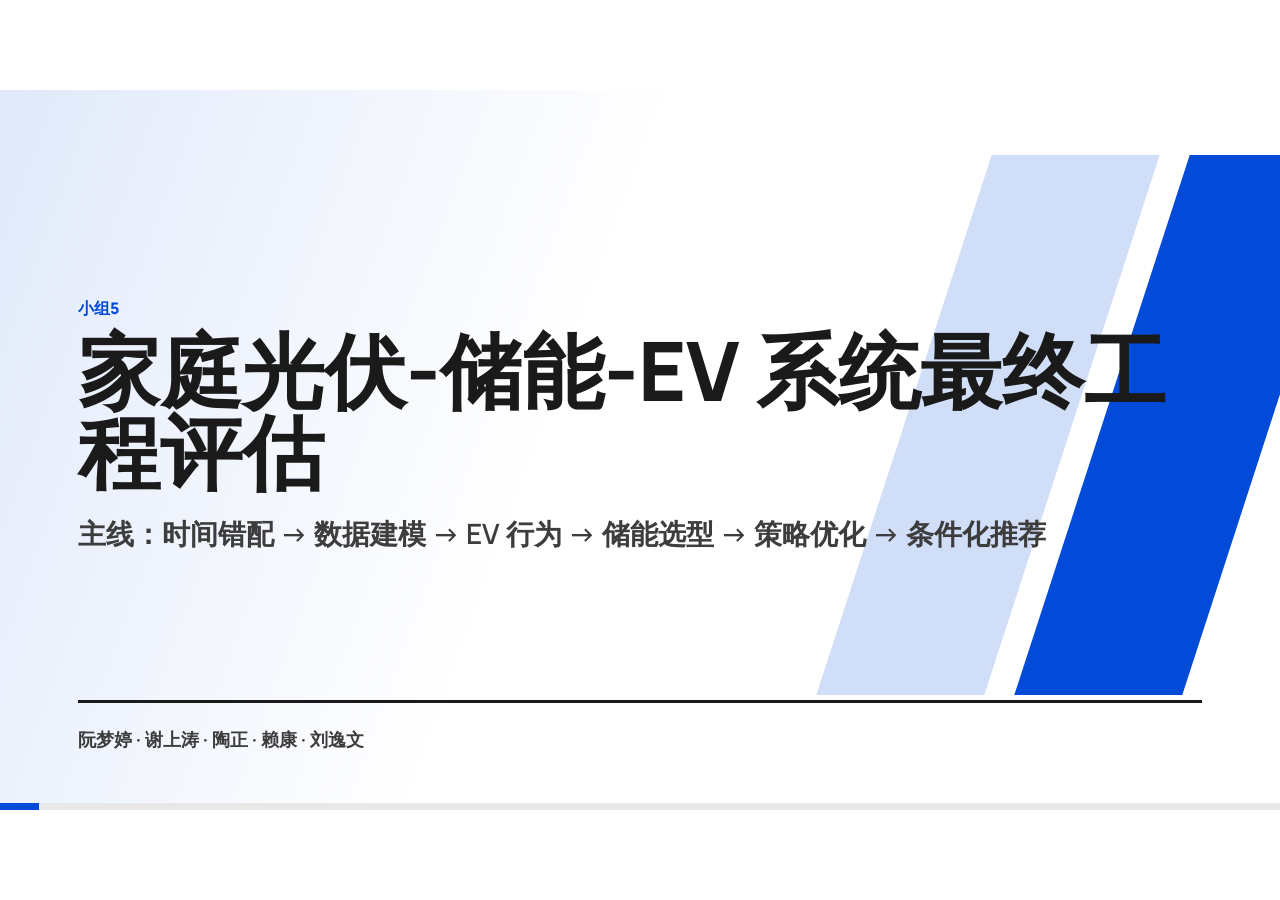
==== commit aa9f998a: "Update final presentation and TaskE forecast" ====
--- a/Presentation/index.html
+++ b/Presentation/index.html
@@ -1,6 +1,6 @@
-﻿<!doctype html><html lang="zh-CN"><head><meta charset="utf-8"><meta name="viewport" content="width=device-width, initial-scale=1"><title>家庭光伏储能EV系统最终汇报</title><link rel="stylesheet" href="assets/hp-deck.css"></head><body><main class="deck" id="deck"><section class="slide title-slide" data-section="FINAL REPORT" data-page="01" data-title="家庭光伏-储能-EV 系统最终工程评估"><div class="title-block"><p class="kicker">小组5</p><h1>家庭光伏-储能-EV 系统最终工程评估</h1><p class="subtitle">主线：时间错配 → 数据建模 → EV 行为 → 储能选型 → 策略优化 → 条件化推荐</p></div><div class="title-meta"><span>阮梦婷 · 谢上涛 · 陶正 · 赖康 · 刘逸文</span></div><aside class="notes"><p>各位老师好，我们组汇报的题目是家庭光伏、储能和电动汽车系统的全年仿真与工程评估。今天我会按一条工程主线来讲：先说明时间错配问题，再讲负荷、光伏和 EV 怎么建模，接着讲储能容量和功率怎么选，最后比较运行策略并给出条件化推荐。</p></aside></section>
-<section class="slide " data-section="CORE QUESTION" data-page="02" data-title="家庭光储 EV 系统的核心矛盾是时间错配"><div class="header"><div><p class="kicker">CORE QUESTION</p><h2>家庭光储 EV 系统的核心矛盾是时间错配</h2></div><div class="small">系统问题 / 汇报主线</div></div><div class="content final-layout"><div class="system-diagram"><div class="node primary">光伏<br>白天富余</div><div class="node">家庭负荷<br>早晚高峰</div><div class="node">EV<br>时段可调</div><div class="node">储能<br>搬移能量</div><div class="node dark">电网<br>购售边界</div><div class="node">策略<br>决定效果</div></div><div class="evidence"><div class="evidence"><div class="point-card">白天光伏富余，晚上家庭负荷和 EV 充电集中。</div><div class="point-card">储能的作用是在成本和损耗下搬移能量。</div><div class="point-card">最终评价必须同时看电费、峰值、自用率和电池寿命。</div></div><div class="takeaway"><span class="label"></span>本项目不是证明“全年电量够不够”，而是评估“什么时候有电、什么时候需要电”。</div></div></div><aside class="notes"><p>这一页先定调。家庭光伏系统最麻烦的不是全年发电量和用电量简单相加，而是时间错配：白天光伏多，晚上负荷和 EV 充电多。储能和 EV 策略的价值，都是围绕这个时间错配展开的。</p></aside></section>
-<section class="slide " data-section="WORK MAP" data-page="03" data-title="全组成果形成一条从数据到推荐的工程链条"><div class="header"><div><p class="kicker">WORK MAP</p><h2>全组成果形成一条从数据到推荐的工程链条</h2></div><div class="small">A/B/C/D/E/Task7 成果总览</div></div><div class="content"><div class="flow"><div class="step"><span class="num">A</span><strong>统一口径</strong><span>参数 / 指标 / 结论</span></div><div class="step"><span class="num">B</span><strong>数据基线</strong><span>负荷 / 光伏 / 净负荷</span></div><div class="step"><span class="num">C</span><strong>EV 行为</strong><span>SOC / 充电策略</span></div><div class="step"><span class="num">D</span><strong>储能选型</strong><span>容量 / 功率 / 成本</span></div><div class="step"><span class="num">E</span><strong>策略优化</strong><span>调度 / 预测 / ML</span></div><div class="step"><span class="num">Task7</span><strong>综合推荐</strong><span>四问 / 条件化</span></div></div><div class="takeaway light"><span class="label"></span>各成员成果不是分散材料，而是逐步支撑最终推荐的证据链。</div></div><aside class="notes"><p>这里说明我们组的工作怎么接起来。A 先统一参数和口径，B 给出负荷和光伏数据，C 加入 EV 行为，D 做储能选型，E 做策略优化和预测尝试，最后任务七把这些结果收束成老师关心的几个核心问题。</p></aside></section>
+﻿<!doctype html><html lang="zh-CN"><head><meta charset="utf-8"><meta name="viewport" content="width=device-width, initial-scale=1"><title>家庭光伏储能EV系统最终汇报</title><link rel="stylesheet" href="assets/hp-deck.css"></head><body><main class="deck" id="deck"><section class="slide title-slide" data-section="FINAL REPORT" data-page="01" data-title="家庭光伏-储能-EV 系统最终工程评估"><div class="title-block"><p class="kicker">小组5</p><h1>家庭光伏-储能-EV 系统最终工程评估</h1><p class="subtitle">主线：时间错配 → 数据建模 → EV 行为 → 储能选型 → 策略优化 → 条件化推荐</p></div><div class="title-meta"><span>阮梦婷 · 谢上涛 · 陶正 · 赖康 · 刘逸文</span></div><aside class="notes"><p>各位老师好，我们组汇报的题目是家庭光伏、储能和电动汽车系统的全年仿真与工程评估。今天我会按一条工程主线来讲：先说明时间错配问题，再讲负荷、光伏和 EV 怎么建模，接着讲储能选型和运行策略，最后加入工业园区适配拓展，并给出条件化推荐。</p></aside></section>
+<section class="slide " data-section="CORE QUESTION" data-page="02" data-title="家庭光储 EV 系统的核心矛盾是时间错配"><div class="header"><div><p class="kicker">CORE QUESTION</p><h2>家庭光储 EV 系统的核心矛盾是时间错配</h2></div><div class="small">系统问题 / 汇报主线</div></div><div class="content core-clean-layout"><div class="core-clean-statement"><strong>不是电量不够，而是时间对不上</strong><span>白天光伏富余，晚上负荷和 EV 充电集中；储能和策略的价值，就是把这两个时段连接起来。</span></div><div class="core-clean-cards"><div class="core-clean-card"><div class="tag">01 / 供给</div><strong>白天光伏集中出力</strong><span>中午可能出现富余，上网或被本地消纳。</span></div><div class="core-clean-card"><div class="tag">02 / 需求</div><strong>晚上负荷与 EV 叠加</strong><span>家庭晚高峰和充电行为决定购电峰值。</span></div><div class="core-clean-card"><div class="tag">03 / 调度</div><strong>储能搬移能量</strong><span>在效率、SOC、功率和成本约束下优化运行。</span></div></div><div class="takeaway">本项目不是证明“全年电量够不够”，而是评估“什么时候有电、什么时候需要电”。</div></div><aside class="notes"><p>这一页先定调。家庭光伏系统最麻烦的不是全年发电量和用电量简单相加，而是时间错配：白天光伏多，晚上负荷和 EV 充电多。储能和 EV 策略的价值，都是围绕这个时间错配展开的。</p></aside></section>
+<section class="slide " data-section="WORK MAP" data-page="03" data-title="全组成果形成一条从数据到推荐的工程链条"><div class="header"><div><p class="kicker">WORK MAP</p><h2>全组成果形成一条从数据到推荐的工程链条</h2></div><div class="small">A/B/C/D/E/综合结论 成果总览</div></div><div class="content"><div class="flow"><div class="step"><span class="num">A</span><strong>统一口径</strong><span>参数 / 指标 / 结论</span></div><div class="step"><span class="num">B</span><strong>数据基线</strong><span>负荷 / 光伏 / 净负荷</span></div><div class="step"><span class="num">C</span><strong>EV 行为</strong><span>SOC / 充电策略</span></div><div class="step"><span class="num">D</span><strong>储能选型</strong><span>容量 / 功率 / 成本</span></div><div class="step"><span class="num">E</span><strong>策略优化</strong><span>调度 / 预测 / ML</span></div><div class="step"><span class="num">结论</span><strong>综合推荐</strong><span>四问 / 条件化</span></div></div><div class="takeaway light"><span class="label"></span>各成员成果不是分散材料，而是逐步支撑最终推荐的证据链。</div></div><aside class="notes"><p>这里说明我们组的工作怎么接起来。A 先统一参数和口径，B 给出负荷和光伏数据，C 加入 EV 行为，D 做储能选型，E 做策略优化和预测尝试，最后任务七把这些结果收束成老师关心的几个核心问题。</p></aside></section>
 <section class="slide " data-section="MODEL SETTING" data-page="04" data-title="先统一参数和指标，后面的比较才有可比性"><div class="header"><div><p class="kicker">MODEL SETTING</p><h2>先统一参数和指标，后面的比较才有可比性</h2></div><div class="small">TaskA / 核心参数表</div></div><div class="content"><div class="stat-row"><div class="stat-card"><strong>365天</strong><span>全年仿真</span></div><div class="stat-card"><strong>上海分时</strong><span>电价口径</span></div><div class="stat-card"><strong>14 kWp</strong><span>光伏容量</span></div><div class="stat-card"><strong>40%-90%</strong><span>储能 SOC</span></div></div><div class="grid-2"><div><table><tr><th>类别</th><th>统一口径</th><th>作用</th></tr><tr><td>电价</td><td>上海居民阶梯分时 + 上网电价</td><td>计算购电、售电和净电费</td></tr><tr><td>EV</td><td>SOC、通勤、周末、长途预充</td><td>生成真实充电负荷</td></tr><tr><td>储能</td><td>容量、功率、效率、SOC 约束</td><td>支撑选型和策略比较</td></tr><tr><td>指标</td><td>购电、售电、电费、自用率、峰值、循环</td><td>统一评价结果</td></tr></table></div><div class="takeaway"><span class="label"></span>先统一口径，才能避免不同任务的结果互相“对不上”。</div></div></div><aside class="notes"><p>参数统一是最终汇报能站住的基础。我们统一了时间分辨率、电价、上网电价、EV 参数、储能效率和 SOC 范围。后面所有结果都用同一组指标比较，包括购电量、售电量、净电费、自发自用率、购电峰值和循环次数。</p></aside></section>
 <section class="slide " data-section="LOAD MODEL" data-page="05" data-title="基础负荷决定家庭系统的用电底盘"><div class="header"><div><p class="kicker">LOAD MODEL</p><h2>基础负荷决定家庭系统的用电底盘</h2></div><div class="small">TaskB / 基础负荷建模</div></div><div class="content"><div class="final-layout two-charts"><div class="chart hero-chart tight"><img src="../TaskB/Fig1_基础负荷曲线.png" alt="全年基础负荷曲线"><div class="caption">全年基础负荷曲线</div></div><div class="chart hero-chart tight"><img src="../TaskB/月平均负荷图.png" alt="月平均负荷"><div class="caption">月平均负荷</div></div></div><div class="grid-2"><div class="evidence"><div class="evidence"><div class="point-card">早晚生活用电形成日内峰值。</div><div class="point-card">季节变化影响光伏与负荷匹配程度。</div><div class="point-card">这是 EV 叠加和储能放电判断的基线。</div></div></div><div class="takeaway"><span class="label"></span>基础负荷不是常数，而是后续所有策略比较的真实用电底盘。</div></div></div><aside class="notes"><p>这一页讲基础负荷。我们没有把家庭用电做成平直曲线，而是保留了早晚高峰和季节差异。这个基线很重要，因为后面 EV 负荷叠加、储能放电需求，都是在这个基础负荷上发生的。</p></aside></section>
 <section class="slide " data-section="PV OUTPUT" data-page="06" data-title="光伏出力集中在白天，天然带来富余与缺口"><div class="header"><div><p class="kicker">PV OUTPUT</p><h2>光伏出力集中在白天，天然带来富余与缺口</h2></div><div class="small">TaskB / 光伏出力建模</div></div><div class="content"><div class="final-layout two-charts"><div class="chart hero-chart tight"><img src="../TaskB/Fig3_冬夏光伏出力对比.png" alt="冬夏典型日光伏出力"><div class="caption">冬夏典型日光伏出力</div></div><div class="chart hero-chart tight"><img src="../TaskB/月度光伏发电量图.png" alt="月度光伏发电量"><div class="caption">月度光伏发电量</div></div></div><div class="grid-2"><div class="evidence"><div class="evidence"><div class="point-card">夜间出力为零，白天形成钟形曲线。</div><div class="point-card">季节和天气扰动决定可消纳空间。</div><div class="point-card">当前属于高光伏出力情景，结论需说明边界。</div></div></div><div class="takeaway"><span class="label"></span>光伏不是稳定电源，储能和 EV 协同的必要性来自它的时段集中性。</div></div></div><aside class="notes"><p>这一页看光伏。最关键的不是某一个点的数值，而是形状：夜间为零，白天集中，季节和天气会变化。正因为光伏集中在白天，才会出现白天富余、晚上不足的问题。</p></aside></section>
@@ -20,10 +20,33 @@
 <section class="slide " data-section="DISPATCH RESULT 1" data-page="20" data-title="峰谷策略电费略低，但不是无代价的收益"><div class="header"><div><p class="kicker">DISPATCH RESULT 1</p><h2>峰谷策略电费略低，但不是无代价的收益</h2></div><div class="small">TaskE / 电费与自用率</div></div><div class="content"><div class="final-layout two-charts"><div class="chart hero-chart tight"><img src="../TaskE/fig_strategy_cost_compare.png" alt="策略年净电费"><div class="caption">策略年净电费</div></div><div class="chart hero-chart tight"><img src="../TaskE/fig_strategy_selfuse_compare.png" alt="策略自发自用率"><div class="caption">策略自发自用率</div></div></div><div class="grid-2"><div class="evidence"><div class="evidence"><div class="point-card">TOU_PRICE 年净电费略低。</div><div class="point-card">但自发自用率不一定最高。</div><div class="point-card">电费结果需要和峰值、循环一起解释。</div></div></div><div class="takeaway"><span class="label"></span>最低电费不是唯一目标，不能单独决定策略优劣。</div></div></div><aside class="notes"><p>这一页先看电费和自发自用率。峰谷策略的年净电费略低，但这不代表它整体最优，因为我们还要看购电峰值和循环次数。也就是说，电费结果必须和运行风险一起解释。</p></aside></section>
 <section class="slide " data-section="DISPATCH RESULT 2" data-page="21" data-title="策略优化的真正取舍体现在峰值和电池循环"><div class="header"><div><p class="kicker">DISPATCH RESULT 2</p><h2>策略优化的真正取舍体现在峰值和电池循环</h2></div><div class="small">TaskE / 峰值与循环</div></div><div class="content"><div class="final-layout two-charts"><div class="chart hero-chart tight"><img src="../TaskE/fig_strategy_peak_compare.png" alt="策略购电峰值"><div class="caption">策略购电峰值</div></div><div class="chart hero-chart tight"><img src="../TaskE/fig_strategy_cycle_compare.png" alt="策略循环次数"><div class="caption">策略循环次数</div></div></div><div class="grid-2"><div class="evidence"><div class="evidence"><div class="point-card">峰谷策略可能抬高部分购电峰值。</div><div class="point-card">循环次数增加会带来寿命压力。</div><div class="point-card">光伏优先和预测策略运行更稳。</div></div></div><div class="takeaway"><span class="label"></span>策略优化不是单纯追求最低电费，而是在电费、峰值和寿命之间做选择。</div></div></div><aside class="notes"><p>这一页解释策略取舍。峰谷策略可能让电费略低，但它会增加循环次数，也可能抬高部分购电峰值。光伏优先和预测策略不一定最省钱，但运行更稳，循环压力更低。</p></aside></section>
 <section class="slide " data-section="TYPICAL DAY" data-page="22" data-title="典型日运行展示了储能策略如何影响 SOC 和功率"><div class="header"><div><p class="kicker">TYPICAL DAY</p><h2>典型日运行展示了储能策略如何影响 SOC 和功率</h2></div><div class="small">TaskE / 典型日运行</div></div><div class="content final-layout"><div><div class="chart hero-chart tight"><img src="../TaskE/fig_strategy_typical_day.png" alt="典型日 SOC 与储能功率"><div class="caption">典型日 SOC 与储能功率</div></div></div><div class="evidence"><div class="evidence"><div class="point-card">SOC 变化反映电池是否保留光伏空间。</div><div class="point-card">储能功率反映充放电时段选择。</div><div class="point-card">典型日用于解释全年指标背后的运行逻辑。</div></div><div class="takeaway"><span class="label"></span>典型日图把策略差异从数字指标还原到实际运行过程。</div></div></div><aside class="notes"><p>这一页用典型日解释策略怎么运行。SOC 曲线能看出电池是否留出空间吸收光伏，功率曲线能看出什么时候充放电。它帮助我们把前面的全年指标还原到一天里的运行逻辑。</p></aside></section>
-<section class="slide " data-section="ML FORECAST" data-page="23" data-title="ML 预测是可扩展框架，不包装成显著收益"><div class="header"><div><p class="kicker">ML FORECAST</p><h2>ML 预测是可扩展框架，不包装成显著收益</h2></div><div class="small">TaskE / ML 预测尝试</div></div><div class="content final-layout"><div><div class="chart hero-chart tight"><img src="../TaskE/fig_ml_forecast_compare.png" alt="ML 预测缺口与真实缺口"><div class="caption">ML 预测缺口与真实缺口</div></div></div><div class="evidence"><div class="evidence"><div class="point-card">输入：月份、周末、历史光伏和负荷。</div><div class="point-card">输出：次日净负荷缺口。</div><div class="point-card">当前固定分时电价下，收益有限但框架可扩展。</div></div><div class="takeaway"><span class="label"></span>ML 的价值在于提供前瞻调度入口，而不是强行证明一定更省钱。</div></div></div><aside class="notes"><p>机器学习部分作为创新尝试来讲，不要夸大。模型根据历史光伏、负荷和日期特征预测次日净负荷缺口，再决定夜间是否补电。在当前固定居民分时电价下收益有限，但为接入天气、电价和出行预测留下了框架。</p></aside></section>
-<section class="slide " data-section="TASK 7" data-page="24" data-title="项目要求的四个核心问题可以集中回答"><div class="header"><div><p class="kicker">TASK 7</p><h2>项目要求的四个核心问题可以集中回答</h2></div><div class="small">Task7 / 综合结论</div></div><div class="content"><div class="grid-2"><div class="tile gray"><h3>EV 加入有什么影响？</h3><p class="subtitle" style="font-size:24px;margin-top:14px">影响峰值的关键是充电时段，S2 谷时延迟晚高峰最低。</p></div><div class="tile gray"><h3>容量越大越好吗？</h3><p class="subtitle" style="font-size:24px;margin-top:14px">不一定，投资成本、上网电价和损耗会抵消收益。</p></div><div class="tile gray"><h3>功率越大越好吗？</h3><p class="subtitle" style="font-size:24px;margin-top:14px">不一定，过小受限，过大可能增加投资和瞬时购电峰值。</p></div><div class="tile gray"><h3>经济性受谁影响最大？</h3><p class="subtitle" style="font-size:24px;margin-top:14px">光伏出力、上网电价、电池成本、峰谷价差和 EV 策略共同决定。</p></div></div><div class="takeaway"><span class="label"></span>最终结论要回答问题，而不是只展示仿真曲线。</div></div><aside class="notes"><p>这一页面向任务七。老师最可能问四件事：EV 对峰值的影响、储能容量是否越大越好、功率是否越大越好、哪个因素最影响经济性。我们用前面的结果把这四个问题集中回答。</p></aside></section>
-<section class="slide " data-section="RECOMMENDATION" data-page="25" data-title="面向不同目标，系统方案应采用条件化推荐"><div class="header"><div><p class="kicker">RECOMMENDATION</p><h2>面向不同目标，系统方案应采用条件化推荐</h2></div><div class="small">A / Task7 / 最终结论</div></div><div class="content"><div class="recommend-grid"><div class="recommend-card"><div class="goal">投资优先</div><strong>小容量或暂不配置储能</strong><span>在当前成本口径下，可降低初始投资与回收不确定性。</span></div><div class="recommend-card"><div class="goal">电费优先</div><strong>EV 谷时延迟 + 分时调度</strong><span>利用峰谷价差降低购电成本，但需关注循环次数增加。</span></div><div class="recommend-card"><div class="goal">寿命优先</div><strong>光伏优先消纳策略</strong><span>减少不必要谷时补电，使储能运行更平稳。</span></div><div class="recommend-card"><div class="goal">协同优先</div><strong>EV 光伏富余优先</strong><span>提高白天光伏消纳能力，缓解光伏与负荷的时间错配。</span></div><div class="recommend-card"><div class="goal">扩展优先</div><strong>预测辅助调度</strong><span>为后续接入天气预测、电价预测和出行预测提供接口。</span></div></div><div class="takeaway">最终推荐不是单一容量或单一策略，而是根据投资、电费、寿命和协同目标进行选择。</div></div><aside class="notes"><p>最后给出推荐时，我们不把结论写成某个容量绝对最优，而是按照不同目标分类。投资优先时，小容量或暂不配置储能更稳；电费优先时，可以考虑谷时延迟和分时调度；寿命优先时，光伏优先策略更平稳；如果强调创新和扩展，则可以引入预测辅助调度。</p></aside></section>
-<section class="slide " data-section="MODEL BOUNDARY" data-page="26" data-title="模型边界说明使最终结论更稳健"><div class="header"><div><p class="kicker">MODEL BOUNDARY</p><h2>模型边界说明使最终结论更稳健</h2></div><div class="small">A / Task7 / 结论边界</div></div><div class="content boundary-layout"><div class="boundary-callout"><strong>结论建立在统一参数口径下</strong><span>本项目完成了全年数据、EV 行为、储能选型和策略优化的闭环评估；后续可通过真实天气、电价和用户行为数据进一步校准。</span></div><div class="boundary-list"><div class="boundary-item"><strong>光伏出力情景</strong><p>当前光伏结果属于偏高出力情景，最终报告中需保留修正情景对比。</p></div><div class="boundary-item"><strong>经济性口径</strong><p>净电费受上网电价、峰谷价差和储能成本共同影响，不能脱离参数解释。</p></div><div class="boundary-item"><strong>储能方案</strong><p>5 kWh / 2 kW 可作为当前口径下的代表配置，而非所有条件下的唯一最优。</p></div><div class="boundary-item"><strong>后续扩展</strong><p>预测调度可进一步结合天气预报、电价变化和 EV 出行计划，提高策略适应性。</p></div></div></div><aside class="notes"><p>最后补充模型边界。我们的结果是在统一参数口径下得到的，已经覆盖全年负荷、光伏、EV、储能和策略优化。但光伏出力、电价、储能成本和用户出行都会影响结论，所以最终推荐需要保留条件。这个边界说明不是削弱结论，而是让结论更符合工程实际。</p></aside></section><div class="progress"><span id="progressBar"></span></div></main><script>
+<section class="slide" data-section="ML FORECAST" data-page="23" data-title="ML 预测用于分级补电，而不是强行追求最低电费"><div class="header"><div><p class="kicker">ML FORECAST</p><h2>ML 预测用于分级补电，而不是强行追求最低电费</h2></div><div class="small">TaskE / ML 预测尝试</div></div>
+<div class="content final-layout"><div><div class="chart hero-chart tight"><img src="../TaskE/fig_ml_forecast_compare.png" alt="ML 预测短缺口趋势"><div class="caption">ML 预测短缺口与真实短缺口趋势</div></div></div><div class="evidence"><div class="evidence"><div class="point-card">缺口改为逐时正净负荷，避免白天富余抵消夜间缺电。</div><div class="point-card">预测缺口 10-15 kWh 只补至约 62% SOC，超过 15 kWh 才补至 70%。</div><div class="point-card">ML 策略的结果不包装成显著最优，而是作为预测调度入口。</div></div><div class="takeaway">ML 的价值是让夜间补电动作更有前瞻性，而不是证明它一定更省钱。</div></div></div>
+<aside class="notes"><p>这一页是修正后的机器学习预测。之前如果只看日总负荷减日总光伏，高光伏情景下缺口会被抵消成零，所以图没有意义。现在我们改成逐时正净负荷缺口，也就是晚上真正需要电网或储能覆盖的部分。ML 根据预测缺口分级补电，体现的是前瞻调度框架，而不是强行证明一定最优。</p></aside></section>
+<section class="slide" data-section="INDUSTRIAL EXTENSION" data-page="24" data-title="同一套模型可以迁移到工业园区场景"><div class="header"><div><p class="kicker">INDUSTRIAL EXTENSION</p><h2>同一套模型可以迁移到工业园区场景</h2></div><div class="small">拓展研究 / 工业园区适配</div></div>
+<div class="content industrial-hero"><div class="industrial-photo"><img src="assets/industrial/image1.png" alt="工业园区光储充系统拓扑"></div><div class="industrial-stack"><div class="industrial-photo cover"><img src="assets/industrial/image7.png" alt="工业园区光伏储能充电站示意"></div><div class="evidence"><div class="point-card">家庭负荷替换为生产负荷，家用充电桩替换为工业充电站。</div><div class="point-card">电价口径切换为工业分时电价，峰谷价差更大。</div><div class="point-card">储能仍承担光伏消纳、削峰和成本优化三类任务。</div></div><div class="takeaway">工业拓展说明：我们的仿真框架不是只服务家庭场景，而是可以迁移到更大的光储充系统。</div></div></div>
+<aside class="notes"><p>接下来是拓展研究。我们没有重新发明一套模型，而是把家庭场景的光伏、储能、EV 和电网边界迁移到工业园区。变化主要有三点：负荷从家庭生活用电变成生产负荷，充电对象从家用车变成物流电动车，电价从居民电价变成工业分时电价。</p></aside></section>
+<section class="slide" data-section="INDUSTRIAL LOAD" data-page="25" data-title="工业场景的负荷曲线更高，也更贴近生产节奏"><div class="header"><div><p class="kicker">INDUSTRIAL LOAD</p><h2>工业场景的负荷曲线更高，也更贴近生产节奏</h2></div><div class="small">拓展研究 / 负荷替换</div></div>
+<div class="content final-layout"><div><div class="chart hero-chart tight"><img src="assets/industrial/image2.png" alt="家庭与工厂典型日负荷对比"><div class="caption">家庭与工厂典型日负荷曲线对比</div></div></div><div class="evidence"><div class="industrial-kpi"><div class="stat-card"><strong>生产时段</strong><span>白天负荷明显抬升</span></div><div class="stat-card"><strong>晚间基荷</strong><span>不完全归零</span></div><div class="stat-card"><strong>充电站</strong><span>引入集中补能需求</span></div></div><div class="evidence"><div class="point-card">工厂负荷与生产班次相关，白天负荷平台更高。</div><div class="point-card">工业充电站会带来更集中的功率需求。</div><div class="point-card">负荷形状改变后，储能的削峰价值被放大。</div></div><div class="takeaway">从家庭到工厂，核心变化不是模型结构，而是负荷曲线和用电边界。</div></div></div>
+<aside class="notes"><p>这一页看负荷变化。家庭负荷主要是早晚生活高峰，工厂负荷更接近生产节奏，白天有明显平台，夜间也可能保留基荷。负荷规模和功率波动变大以后，储能不只是做光伏消纳，也更明显地承担削峰作用。</p></aside></section>
+<section class="slide" data-section="INDUSTRIAL METRICS" data-page="26" data-title="工业场景的经济性更受负荷规模和电价机制影响"><div class="header"><div><p class="kicker">INDUSTRIAL METRICS</p><h2>工业场景的经济性更受负荷规模和电价机制影响</h2></div><div class="small">拓展研究 / 指标对比</div></div>
+<div class="content final-layout"><div><div class="chart hero-chart tight"><img src="assets/industrial/image3.png" alt="家庭与工厂系统运行指标对比"><div class="caption">家庭与工厂系统运行指标对比</div></div></div><div class="evidence"><table class="compact-table"><tr><th>比较项</th><th>家庭场景</th><th>工业拓展</th></tr><tr><td>日均用电量</td><td>约 18 kWh</td><td>约 260 kWh</td></tr><tr><td>自发自用率</td><td>约 72%</td><td>约 85%</td></tr><tr><td>日均电费</td><td>约 3.8 元</td><td>约 32 元</td></tr></table><div class="evidence"><div class="point-card">工业负荷规模更大，更容易消纳白天光伏。</div><div class="point-card">电费基数更高，策略优化的绝对收益空间更大。</div></div><div class="takeaway">工业拓展的意义在于验证模型能处理更高负荷、更强电价驱动的场景。</div></div></div>
+<aside class="notes"><p>这一页用指标对比说明工业场景为什么值得拓展。工厂日均用电量远高于家庭，电费基数也更高，因此同样的调度策略，在工业侧可能产生更明显的经济效果。这里的数字用于拓展研究，不回改前面家庭主模型的参数。</p></aside></section>
+<section class="slide" data-section="INDUSTRIAL STORAGE" data-page="27" data-title="工业储能选型存在更清楚的边际收益拐点"><div class="header"><div><p class="kicker">INDUSTRIAL STORAGE</p><h2>工业储能选型存在更清楚的边际收益拐点</h2></div><div class="small">拓展研究 / 容量功率扫描</div></div>
+<div class="content final-layout"><div><div class="chart hero-chart tight"><img src="assets/industrial/image4.png" alt="工厂储能容量功率扫描趋势"><div class="caption">工厂场景储能容量/功率扫描趋势</div></div></div><div class="evidence"><div class="industrial-kpi"><div class="stat-card"><strong>20 kWh</strong><span>容量拐点</span></div><div class="stat-card"><strong>10 kW</strong><span>功率拐点</span></div><div class="stat-card"><strong>边际收益</strong><span>过大后递减</span></div></div><div class="evidence"><div class="point-card">容量太小，白天光伏富余装不下，晚高峰也补不足。</div><div class="point-card">容量太大，投资增加但闲置时间变长。</div><div class="point-card">功率太小传不出来，功率太大则 PCS 和配电成本上升。</div></div><div class="takeaway">工业场景下推荐 20 kWh / 10 kW，是边际收益和投资风险之间的折中。</div></div></div>
+<aside class="notes"><p>这一页是工业储能选型。和家庭场景一样，容量和功率都不是越大越好。容量太小消纳和削峰都受限，容量太大投资成本上升；功率太小有电也传不出来，功率太大又会增加 PCS 和配电成本。因此工业拓展中出现了 20 kWh、10 kW 的拐点。</p></aside></section>
+<section class="slide" data-section="INDUSTRIAL STRATEGY" data-page="28" data-title="工业峰谷价差放大了策略选择的影响"><div class="header"><div><p class="kicker">INDUSTRIAL STRATEGY</p><h2>工业峰谷价差放大了策略选择的影响</h2></div><div class="small">拓展研究 / 策略对比</div></div>
+<div class="content final-layout"><div><div class="chart hero-chart tight"><img src="assets/industrial/image5.png" alt="工厂三种储能策略运行指标对比"><div class="caption">工厂场景三种储能策略运行指标对比</div></div></div><div class="evidence"><div class="strategy-grid"><div class="strategy-panel"><strong>光伏消纳</strong><p>自发自用率高，循环次数较低，适合寿命优先。</p></div><div class="strategy-panel"><strong>峰谷套利</strong><p>电费收益明显，但循环次数最高，寿命压力更大。</p></div><div class="strategy-panel"><strong>日前预测</strong><p>兼顾削峰和经济性，适合接入能源管理系统。</p></div></div><div class="takeaway">工业侧不是固定一种策略，而是按生产组织和电价机制选择策略。</div></div></div>
+<aside class="notes"><p>这一页比较工业侧三种策略。工业峰谷价差比居民侧更大，所以峰谷套利的电费收益会更明显，但它也带来更高循环次数。光伏消纳更稳，日前预测适合有能源管理系统的工厂。这里和家庭场景形成对照：电价机制不同，策略排序也会变化。</p></aside></section>
+<section class="slide" data-section="INDUSTRIAL SENSITIVITY" data-page="29" data-title="电价情景决定工业储能收益的上限"><div class="header"><div><p class="kicker">INDUSTRIAL SENSITIVITY</p><h2>电价情景决定工业储能收益的上限</h2></div><div class="small">拓展研究 / 电价敏感性</div></div>
+<div class="content final-layout"><div><div class="chart hero-chart tight"><img src="assets/industrial/image6.png" alt="不同电价情景下策略年净电费对比"><div class="caption">不同电价情景下三种策略年净电费对比</div></div></div><div class="evidence"><div class="scenario-list"><div class="scenario-item"><strong>基准</strong><span>峰 0.85 / 谷 0.30 / 上网 0.40</span></div><div class="scenario-item"><strong>价差扩大</strong><span>峰价上升、谷价下降，套利收益放大</span></div><div class="scenario-item"><strong>上网下调</strong><span>售电收益降低，储能消纳更有价值</span></div><div class="scenario-item"><strong>峰段延长</strong><span>高价放电窗口变长，策略差异扩大</span></div></div><div class="takeaway">工业场景最敏感的不是单个设备参数，而是峰谷价差和上网电价。</div></div></div>
+<aside class="notes"><p>这一页是电价敏感性。工业侧结果说明，峰谷价差扩大、上网电价下调、峰段延长都会改变策略收益。也就是说，储能是否划算不能脱离电价机制讨论。这个结论也反过来支撑家庭场景：为什么我们不能写成某一个容量绝对最优。</p></aside></section>
+<section class="slide" data-section="INDUSTRIAL SUMMARY" data-page="30" data-title="工业拓展把项目从课程仿真推进到工程适配"><div class="header"><div><p class="kicker">INDUSTRIAL SUMMARY</p><h2>工业拓展把项目从课程仿真推进到工程适配</h2></div><div class="small">拓展研究 / 落地建议</div></div>
+<div class="content"><div class="strategy-grid"><div class="strategy-panel"><strong>单班生产</strong><p>白天生产与光伏更匹配，优先选择光伏消纳策略，降低循环压力。</p></div><div class="strategy-panel"><strong>两班/三班生产</strong><p>负荷覆盖峰谷时段，峰谷套利更容易体现电费优势。</p></div><div class="strategy-panel"><strong>负荷波动大</strong><p>适合日前预测调度，接入能源管理系统后可继续扩展。</p></div></div><div class="grid-2"><div class="tile gray"><h3>模型复用</h3><p class="subtitle" style="font-size:24px;margin-top:14px">只需替换负荷、电价和设备规模，原有仿真框架可继续使用。</p></div><div class="tile gray"><h3>结论升级</h3><p class="subtitle" style="font-size:24px;margin-top:14px">从家庭系统推荐，扩展到不同用户侧场景的工程适配方法。</p></div></div><div class="takeaway">拓展研究的价值不是另起炉灶，而是证明这套方法具备跨场景迁移能力。</div></div>
+<aside class="notes"><p>工业拓展最后收束为落地建议。单班制工厂更适合光伏消纳，两班或三班生产可以更积极利用峰谷套利，负荷波动大的工厂适合日前预测调度。它的价值不是替代家庭主线，而是说明我们这套模型可以从家庭用户扩展到工业用户。</p></aside></section>
+<section class="slide " data-section="SYNTHESIS" data-page="31" data-title="项目要求的四个核心问题可以集中回答"><div class="header"><div><p class="kicker">SYNTHESIS</p><h2>项目要求的四个核心问题可以集中回答</h2></div><div class="small">综合结论 / 四问回答</div></div><div class="content"><div class="grid-2"><div class="tile gray"><h3>EV 加入有什么影响？</h3><p class="subtitle" style="font-size:24px;margin-top:14px">影响峰值的关键是充电时段，S2 谷时延迟晚高峰最低。</p></div><div class="tile gray"><h3>容量越大越好吗？</h3><p class="subtitle" style="font-size:24px;margin-top:14px">不一定，投资成本、上网电价和损耗会抵消收益。</p></div><div class="tile gray"><h3>功率越大越好吗？</h3><p class="subtitle" style="font-size:24px;margin-top:14px">不一定，过小受限，过大可能增加投资和瞬时购电峰值。</p></div><div class="tile gray"><h3>经济性受谁影响最大？</h3><p class="subtitle" style="font-size:24px;margin-top:14px">光伏出力、上网电价、电池成本、峰谷价差和 EV 策略共同决定。</p></div></div><div class="takeaway"><span class="label"></span>最终结论</div></div><aside class="notes"><p>这一页面向任务七。老师最可能问四件事：EV 对峰值的影响、储能容量是否越大越好、功率是否越大越好、哪个因素最影响经济性。我们用前面的结果把这四个问题集中回答。</p></aside></section>
+<section class="slide " data-section="RECOMMENDATION" data-page="32" data-title="面向不同目标，系统方案应采用条件化推荐"><div class="header"><div><p class="kicker">RECOMMENDATION</p><h2>面向不同目标，系统方案应采用条件化推荐</h2></div><div class="small">A / 综合结论 / 最终推荐</div></div><div class="content"><div class="recommend-grid"><div class="recommend-card"><div class="goal">投资优先</div><strong>小容量或暂不配置储能</strong><span>在当前成本口径下，可降低初始投资与回收不确定性。</span></div><div class="recommend-card"><div class="goal">电费优先</div><strong>EV 谷时延迟 + 分时调度</strong><span>利用峰谷价差降低购电成本，但需关注循环次数增加。</span></div><div class="recommend-card"><div class="goal">寿命优先</div><strong>光伏优先消纳策略</strong><span>减少不必要谷时补电，使储能运行更平稳。</span></div><div class="recommend-card"><div class="goal">协同优先</div><strong>EV 光伏富余优先</strong><span>提高白天光伏消纳能力，缓解光伏与负荷的时间错配。</span></div><div class="recommend-card"><div class="goal">扩展优先</div><strong>预测辅助调度</strong><span>为后续接入天气预测、电价预测和出行预测提供接口。</span></div></div><div class="takeaway">最终推荐不是单一容量或单一策略，而是根据投资、电费、寿命和协同目标进行选择。</div></div><aside class="notes"><p>最后给出推荐时，我们不把结论写成某个容量绝对最优，而是按照不同目标分类。投资优先时，小容量或暂不配置储能更稳；电费优先时，可以考虑谷时延迟和分时调度；寿命优先时，光伏优先策略更平稳；如果强调创新和扩展，则可以引入预测辅助调度。</p></aside></section>
+<section class="slide " data-section="MODEL BOUNDARY" data-page="33" data-title="模型边界说明使最终结论更稳健"><div class="header"><div><p class="kicker">MODEL BOUNDARY</p><h2>模型边界说明使最终结论更稳健</h2></div><div class="small">A / 综合结论 / 模型边界</div></div><div class="content boundary-layout"><div class="boundary-callout"><strong>结论建立在统一参数口径下</strong><span>本项目完成了全年数据、EV 行为、储能选型和策略优化的闭环评估；后续可通过真实天气、电价和用户行为数据进一步校准。</span></div><div class="boundary-list"><div class="boundary-item"><strong>光伏出力情景</strong><p>当前光伏结果属于偏高出力情景，最终报告中需保留修正情景对比。</p></div><div class="boundary-item"><strong>经济性口径</strong><p>净电费受上网电价、峰谷价差和储能成本共同影响，不能脱离参数解释。</p></div><div class="boundary-item"><strong>储能方案</strong><p>5 kWh / 2 kW 可作为当前口径下的代表配置，而非所有条件下的唯一最优。</p></div><div class="boundary-item"><strong>后续扩展</strong><p>预测调度可进一步结合天气预报、电价变化和 EV 出行计划，提高策略适应性。</p></div></div></div><aside class="notes"><p>最后补充模型边界。我们的结果是在统一参数口径下得到的，已经覆盖全年负荷、光伏、EV、储能和策略优化。但光伏出力、电价、储能成本和用户出行都会影响结论，所以最终推荐需要保留条件。这个边界说明不是削弱结论，而是让结论更符合工程实际。</p></aside></section><div class="progress"><span id="progressBar"></span></div></main><script>
 const slides=[...document.querySelectorAll('.slide')];let index=0;const progressBar=document.getElementById('progressBar');let presenter=null;function go(i){index=Math.max(0,Math.min(slides.length-1,i));window.index=index;slides.forEach((s,k)=>s.classList.toggle('is-active',k===index));progressBar.style.width=((index+1)/slides.length*100)+'%';location.hash='/' +(index+1);updatePresenter()}function noteText(i){return slides[i]?.querySelector('.notes')?.innerText?.trim()||''}function titleText(i){return slides[i]?.dataset.title||''}function updatePresenter(){if(!presenter||presenter.closed)return;presenter.document.getElementById('cur').textContent=(index+1)+' / '+slides.length;presenter.document.getElementById('ptitle').textContent=titleText(index);presenter.document.getElementById('pnext').textContent=titleText(Math.min(index+1,slides.length-1));presenter.document.getElementById('pnotes').textContent=noteText(index)}function openPresenter(){presenter=window.open('','presenter','width=1180,height=760');presenter.document.write('<!doctype html><html><head><title>演讲者视图</title><style>body{margin:0;font-family:Manrope,Microsoft YaHei,Arial,sans-serif;background:#f7f7f7;color:#1a1a1a}.wrap{display:grid;grid-template-columns:1fr 1fr;gap:18px;padding:18px}.card{background:#fff;border:1px solid #e8e8e8;border-radius:16px;padding:22px}.notes{grid-column:1/3;font-size:28px;line-height:1.55;font-weight:700}.label{color:#024ad8;font-size:13px;font-weight:900;text-transform:uppercase;margin-bottom:10px}h1{font-size:30px;margin:0}.next{font-size:24px;color:#555}.timer{font-size:42px;font-weight:900}.btn{font-size:18px;padding:10px 14px;margin-right:8px}</style></head><body><div class=wrap><div class=card><div class=label>Current <span id=cur></span></div><h1 id=ptitle></h1></div><div class=card><div class=label>Next</div><div class=next id=pnext></div></div><div class=card><div class=label>Timer</div><div class=timer id=timer>00:00</div><button class=btn onclick="opener.go(opener.index-1)">上一页</button><button class=btn onclick="opener.go(opener.index+1)">下一页</button></div><div class=card><div class=label>Hint</div><div class=next>先讲观点，再指图表证据，最后过渡。</div></div><div class="card notes"><div class=label>Speaker script</div><div id=pnotes></div></div></div><script>let t=0;setInterval(()=>{t++;timer.textContent=String(Math.floor(t/60)).padStart(2,"0")+":"+String(t%60).padStart(2,"0")},1000);document.addEventListener("keydown",e=>{if(e.key==="ArrowRight")opener.go(opener.index+1);if(e.key==="ArrowLeft")opener.go(opener.index-1)})<\/script></body></html>');presenter.document.close();updatePresenter()}document.addEventListener('keydown',e=>{if(['ArrowRight',' ','PageDown'].includes(e.key))go(index+1);if(['ArrowLeft','PageUp'].includes(e.key))go(index-1);if(e.key==='Home')go(0);if(e.key==='End')go(slides.length-1);if(e.key.toLowerCase()==='f')document.documentElement.requestFullscreen?.();if(e.key.toLowerCase()==='s')openPresenter()});window.go=go;window.index=index;const m=location.hash.match(/\/(\d+)/);go(m?Number(m[1])-1:0);</script></body></html>
 
 
--- a/Presentation/assets/hp-deck.css
+++ b/Presentation/assets/hp-deck.css
@@ -807,6 +807,302 @@
   font-weight: 800;
 }
 
+.industrial-hero {
+  display: grid;
+  grid-template-columns: 1.22fr 0.78fr;
+  gap: 26px;
+  min-height: 0;
+  align-items: stretch;
+}
+
+.industrial-photo {
+  border: 1px solid var(--surface-2);
+  border-radius: 18px;
+  overflow: hidden;
+  background: var(--canvas);
+}
+
+.industrial-photo img {
+  width: 100%;
+  height: 100%;
+  object-fit: contain;
+  display: block;
+}
+
+.industrial-photo.cover img {
+  object-fit: contain;
+}
+
+.slide[data-section^="INDUSTRIAL"] .chart.hero-chart img,
+.slide[data-section^="INDUSTRIAL"] .chart.tight img,
+.slide[data-section^="INDUSTRIAL"] .chart img,
+.slide[data-section^="INDUSTRIAL"] .industrial-photo img {
+  object-fit: contain;
+  transform: none;
+}
+
+.industrial-stack {
+  display: grid;
+  gap: 16px;
+  align-content: center;
+}
+
+.industrial-kpi {
+  display: grid;
+  grid-template-columns: repeat(3, 1fr);
+  gap: 16px;
+}
+
+.industrial-kpi .stat-card strong {
+  font-size: 44px;
+}
+
+.compact-table table,
+table.compact-table {
+  font-size: 19px;
+}
+
+.compact-table th,
+.compact-table td,
+table.compact-table th,
+table.compact-table td {
+  padding: 12px 14px;
+}
+
+.strategy-grid {
+  display: grid;
+  grid-template-columns: repeat(3, 1fr);
+  gap: 18px;
+}
+
+.strategy-panel {
+  border: 1px solid var(--surface-2);
+  border-radius: 18px;
+  padding: 22px;
+  background: var(--canvas);
+  box-shadow: 0 2px 8px rgba(26, 26, 26, 0.08);
+}
+
+.strategy-panel strong {
+  display: block;
+  font-size: 26px;
+  color: var(--blue);
+  margin-bottom: 12px;
+}
+
+.strategy-panel p {
+  font-size: 21px;
+  line-height: 1.38;
+  color: var(--muted);
+}
+
+.scenario-list {
+  display: grid;
+  grid-template-columns: repeat(4, 1fr);
+  gap: 16px;
+}
+
+.scenario-item {
+  border: 1px solid var(--surface-2);
+  border-radius: 18px;
+  padding: 22px;
+  background: var(--surface);
+}
+
+.scenario-item strong {
+  display: block;
+  color: var(--blue);
+  font-size: 24px;
+  margin-bottom: 10px;
+}
+
+.scenario-item span {
+  display: block;
+  color: var(--muted);
+  font-size: 20px;
+  line-height: 1.35;
+}
+
+.slide[data-section="INDUSTRIAL METRICS"] .final-layout {
+  grid-template-columns: 0.74fr 1.26fr;
+}
+
+.slide[data-section="INDUSTRIAL METRICS"] .chart.hero-chart {
+  height: 520px;
+}
+
+.slide[data-section="INDUSTRIAL SENSITIVITY"] .final-layout,
+.slide[data-section="INDUSTRIAL STRATEGY"] .final-layout {
+  grid-template-columns: 1.18fr 0.82fr;
+}
+
+.slide[data-section="INDUSTRIAL STORAGE"] .final-layout {
+  grid-template-columns: 0.88fr 1.12fr;
+}
+
+.slide[data-section="INDUSTRIAL STORAGE"] .chart.hero-chart {
+  height: 500px;
+}
+
+.slide[data-section="INDUSTRIAL STORAGE"] .chart.hero-chart img {
+  width: 86%;
+  height: 86%;
+  margin: auto;
+}
+
+.slide[data-section="CAPACITY"] .chart.hero-chart img,
+.slide[data-section="POWER"] .chart.hero-chart img,
+.slide[data-section="SCENARIO CHECK"] .chart img,
+.slide[data-section="MULTI METRIC"] .chart img {
+  object-fit: contain;
+  transform: none;
+}
+
+.slide[data-section="CAPACITY"] .final-layout.two-charts,
+.slide[data-section="POWER"] .final-layout.two-charts {
+  grid-template-columns: repeat(2, minmax(0, 1fr));
+  gap: 18px;
+}
+
+.slide[data-section="CAPACITY"] .chart.hero-chart,
+.slide[data-section="POWER"] .chart.hero-chart {
+  height: 355px;
+}
+
+.slide[data-section="SCENARIO CHECK"] .main-grid .chart,
+.slide[data-section="MULTI METRIC"] .main-grid .chart {
+  height: 305px;
+}
+
+.slide[data-section="CAPACITY"] .point-card,
+.slide[data-section="POWER"] .point-card,
+.slide[data-section="SCENARIO CHECK"] .point-card,
+.slide[data-section="MULTI METRIC"] .point-card {
+  padding: 13px 15px 13px 36px;
+  font-size: 18px;
+  line-height: 1.24;
+}
+
+.slide[data-section="CAPACITY"] .takeaway,
+.slide[data-section="POWER"] .takeaway,
+.slide[data-section="SCENARIO CHECK"] .takeaway,
+.slide[data-section="MULTI METRIC"] .takeaway {
+  padding: 14px 20px;
+  font-size: 19px;
+  line-height: 1.25;
+}
+
+.core-clean-layout {
+  display: grid;
+  grid-template-columns: 0.88fr 1.12fr;
+  gap: 34px;
+  align-items: stretch;
+}
+
+.core-clean-statement {
+  background: var(--ink);
+  color: #fff;
+  border-radius: 20px;
+  padding: 44px;
+  display: grid;
+  align-content: center;
+  gap: 24px;
+}
+
+.core-clean-statement strong {
+  font-size: 58px;
+  line-height: 1.05;
+  letter-spacing: 0;
+}
+
+.core-clean-statement span {
+  color: #d0e2ff;
+  font-size: 25px;
+  font-weight: 800;
+  line-height: 1.35;
+}
+
+.core-clean-cards {
+  display: grid;
+  grid-template-columns: repeat(3, 1fr);
+  gap: 18px;
+  align-self: center;
+}
+
+.core-clean-card {
+  border: 1px solid var(--surface-2);
+  background: var(--surface);
+  border-radius: 18px;
+  padding: 26px 24px;
+  min-height: 300px;
+  display: grid;
+  grid-template-rows: auto auto 1fr;
+  gap: 18px;
+}
+
+.core-clean-card .tag {
+  color: var(--blue);
+  font-size: 20px;
+  font-weight: 900;
+}
+
+.core-clean-card strong {
+  color: var(--ink);
+  font-size: 34px;
+  line-height: 1.1;
+}
+
+.core-clean-card span {
+  color: var(--muted);
+  font-size: 22px;
+  font-weight: 800;
+  line-height: 1.35;
+}
+
+.core-clean-layout .takeaway {
+  grid-column: 1 / -1;
+  justify-self: center;
+  max-width: 1180px;
+}
+
+
+.slide[data-section="INDUSTRIAL EXTENSION"] .industrial-hero {
+  grid-template-columns: 1.28fr 0.72fr;
+  gap: 20px;
+}
+
+.slide[data-section="INDUSTRIAL EXTENSION"] .industrial-stack {
+  gap: 10px;
+  align-content: start;
+}
+
+.slide[data-section="INDUSTRIAL EXTENSION"] .industrial-stack .industrial-photo {
+  height: 245px;
+}
+
+.slide[data-section="INDUSTRIAL EXTENSION"] .point-card {
+  padding: 12px 14px 12px 34px;
+  font-size: 17px;
+  line-height: 1.22;
+}
+
+.slide[data-section="INDUSTRIAL EXTENSION"] .point-card::before {
+  left: 14px;
+  top: 19px;
+}
+
+.slide[data-section="INDUSTRIAL EXTENSION"] .takeaway {
+  font-size: 18px;
+  line-height: 1.25;
+  padding: 14px 18px;
+}
+
+.slide[data-section="INDUSTRIAL METRICS"] .chart.hero-chart img {
+  width: 86%;
+  height: 86%;
+  margin: auto;
+}
+
 @media (max-width: 900px) {
   .slide {
     padding: 42px 42px 36px;
